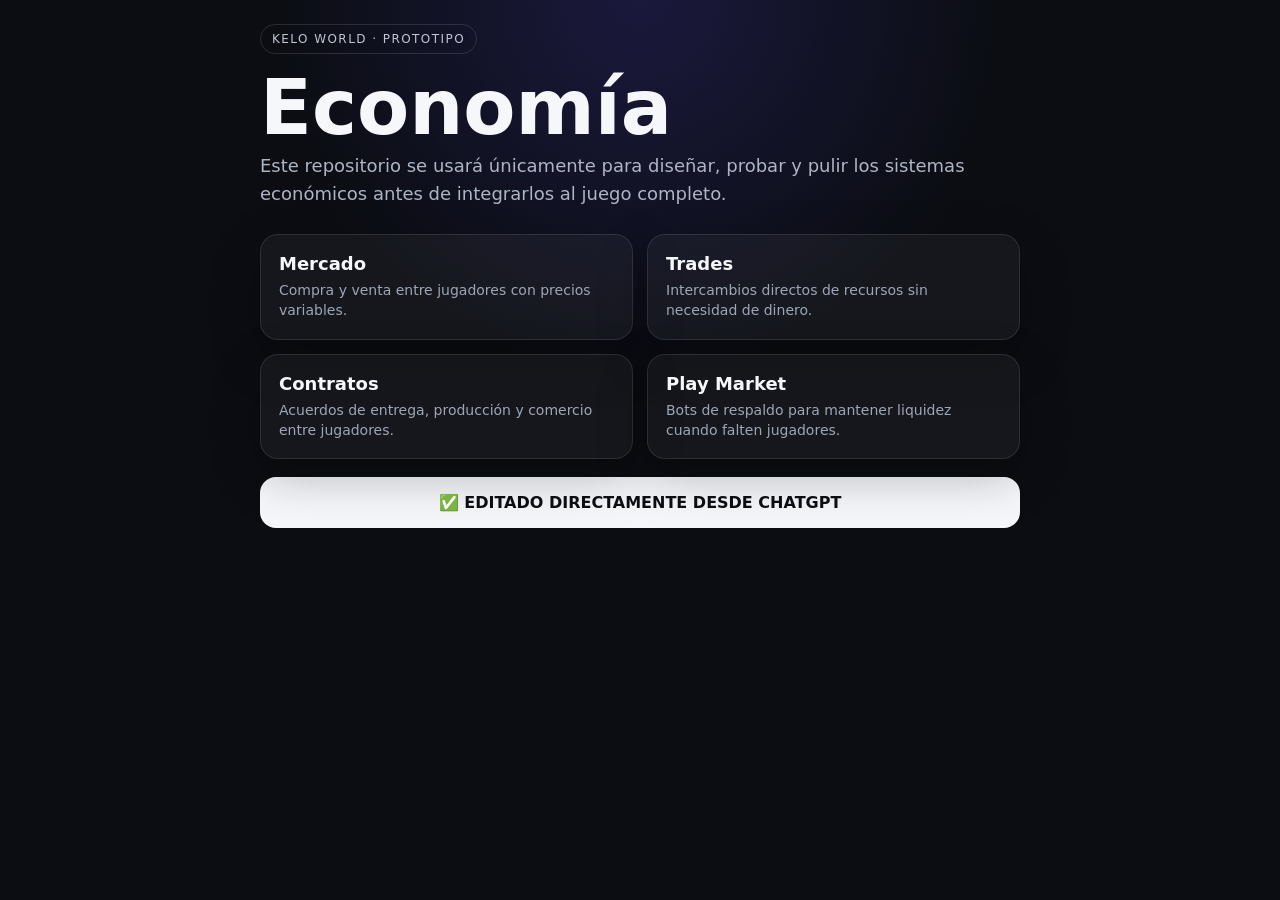
==== index.html @ 91e8569b "Create economy prototype index page" ====
<!doctype html>
<html lang="es">
<head>
  <meta charset="utf-8" />
  <meta name="viewport" content="width=device-width, initial-scale=1" />
  <title>Kelo World — Economía</title>
  <style>
    :root { color-scheme: dark; }
    * { box-sizing: border-box; }
    body {
      margin: 0;
      min-height: 100vh;
      font-family: Inter, system-ui, -apple-system, BlinkMacSystemFont, "Segoe UI", sans-serif;
      background:
        radial-gradient(circle at top, rgba(95, 78, 255, .18), transparent 34%),
        #0b0d12;
      color: #f5f7fb;
      padding: 24px;
    }
    .wrap { max-width: 760px; margin: 0 auto; }
    .eyebrow {
      display: inline-block;
      padding: 7px 11px;
      border: 1px solid rgba(255,255,255,.12);
      border-radius: 999px;
      color: #bfc5d2;
      font-size: 12px;
      letter-spacing: .12em;
      text-transform: uppercase;
    }
    h1 {
      margin: 18px 0 8px;
      font-size: clamp(42px, 10vw, 76px);
      line-height: .95;
    }
    .lead {
      margin: 0 0 26px;
      color: #aeb5c3;
      font-size: 18px;
      line-height: 1.55;
    }
    .grid {
      display: grid;
      grid-template-columns: repeat(2, minmax(0,1fr));
      gap: 14px;
    }
    .card {
      padding: 18px;
      border-radius: 18px;
      border: 1px solid rgba(255,255,255,.10);
      background: rgba(255,255,255,.045);
      box-shadow: 0 18px 50px rgba(0,0,0,.25);
    }
    .card strong { display:block; margin-bottom:6px; font-size:18px; }
    .card span { color:#9ea6b6; line-height:1.45; font-size:14px; }
    .status {
      margin-top: 18px;
      padding: 16px 18px;
      border-radius: 16px;
      background: #f5f7fb;
      color: #0b0d12;
      font-weight: 800;
      text-align: center;
    }
    @media (max-width: 560px) {
      body { padding: 18px; }
      .grid { grid-template-columns: 1fr; }
    }
  </style>
</head>
<body>
  <main class="wrap">
    <span class="eyebrow">Kelo World · Prototipo</span>
    <h1>Economía</h1>
    <p class="lead">Este repositorio se usará únicamente para diseñar, probar y pulir los sistemas económicos antes de integrarlos al juego completo.</p>

    <section class="grid">
      <article class="card">
        <strong>Mercado</strong>
        <span>Compra y venta entre jugadores con precios variables.</span>
      </article>
      <article class="card">
        <strong>Trades</strong>
        <span>Intercambios directos de recursos sin necesidad de dinero.</span>
      </article>
      <article class="card">
        <strong>Contratos</strong>
        <span>Acuerdos de entrega, producción y comercio entre jugadores.</span>
      </article>
      <article class="card">
        <strong>Play Market</strong>
        <span>Bots de respaldo para mantener liquidez cuando falten jugadores.</span>
      </article>
    </section>

    <div class="status">✅ EDITADO DIRECTAMENTE DESDE CHATGPT</div>
  </main>
</body>
</html>
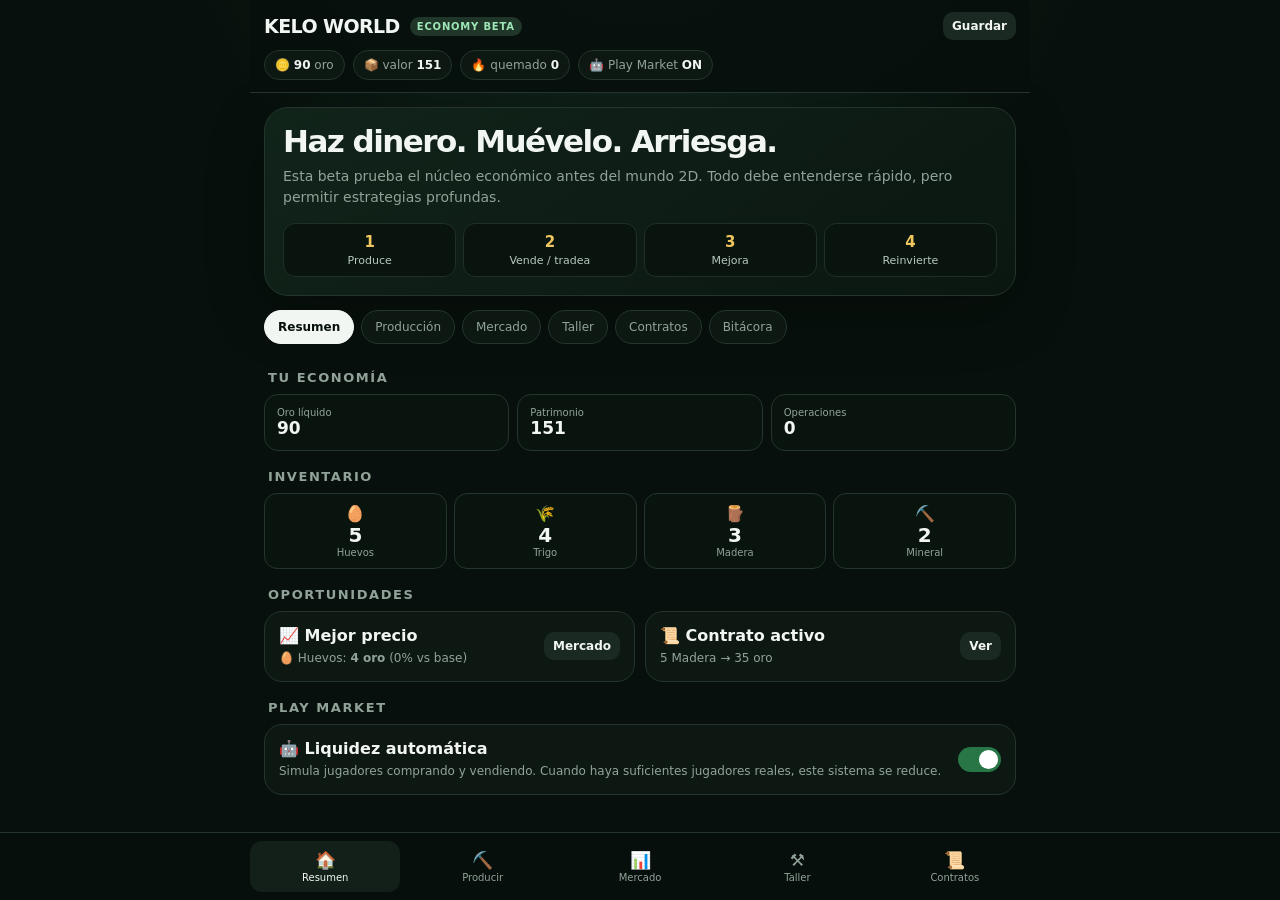
==== commit fe30a82e: "Build playable Kelo World economy beta" ====
--- a/index.html
+++ b/index.html
@@ -2,98 +2,218 @@
 <html lang="es">
 <head>
   <meta charset="utf-8" />
-  <meta name="viewport" content="width=device-width, initial-scale=1" />
-  <title>Kelo World — Economía</title>
+  <meta name="viewport" content="width=device-width,initial-scale=1,viewport-fit=cover" />
+  <meta name="theme-color" content="#08100d" />
+  <title>Kelo World — Economy Beta</title>
   <style>
-    :root { color-scheme: dark; }
-    * { box-sizing: border-box; }
-    body {
-      margin: 0;
-      min-height: 100vh;
-      font-family: Inter, system-ui, -apple-system, BlinkMacSystemFont, "Segoe UI", sans-serif;
-      background:
-        radial-gradient(circle at top, rgba(95, 78, 255, .18), transparent 34%),
-        #0b0d12;
-      color: #f5f7fb;
-      padding: 24px;
+    :root{
+      color-scheme:dark;
+      --bg:#07100c;--panel:#0d1813;--panel2:#122019;--line:#23352c;
+      --text:#f2f6f3;--muted:#91a399;--gold:#f0c75e;--green:#64d98b;
+      --red:#ff7c7c;--blue:#7cb7ff;--radius:18px;
     }
-    .wrap { max-width: 760px; margin: 0 auto; }
-    .eyebrow {
-      display: inline-block;
-      padding: 7px 11px;
-      border: 1px solid rgba(255,255,255,.12);
-      border-radius: 999px;
-      color: #bfc5d2;
-      font-size: 12px;
-      letter-spacing: .12em;
-      text-transform: uppercase;
-    }
-    h1 {
-      margin: 18px 0 8px;
-      font-size: clamp(42px, 10vw, 76px);
-      line-height: .95;
-    }
-    .lead {
-      margin: 0 0 26px;
-      color: #aeb5c3;
-      font-size: 18px;
-      line-height: 1.55;
-    }
-    .grid {
-      display: grid;
-      grid-template-columns: repeat(2, minmax(0,1fr));
-      gap: 14px;
-    }
-    .card {
-      padding: 18px;
-      border-radius: 18px;
-      border: 1px solid rgba(255,255,255,.10);
-      background: rgba(255,255,255,.045);
-      box-shadow: 0 18px 50px rgba(0,0,0,.25);
-    }
-    .card strong { display:block; margin-bottom:6px; font-size:18px; }
-    .card span { color:#9ea6b6; line-height:1.45; font-size:14px; }
-    .status {
-      margin-top: 18px;
-      padding: 16px 18px;
-      border-radius: 16px;
-      background: #f5f7fb;
-      color: #0b0d12;
-      font-weight: 800;
-      text-align: center;
-    }
-    @media (max-width: 560px) {
-      body { padding: 18px; }
-      .grid { grid-template-columns: 1fr; }
-    }
+    *{box-sizing:border-box} body{margin:0;background:radial-gradient(circle at 50% -20%,#183527 0,transparent 38%),var(--bg);color:var(--text);font-family:Inter,system-ui,-apple-system,BlinkMacSystemFont,"Segoe UI",sans-serif;min-height:100vh}
+    button,input,select{font:inherit} button{border:0;color:inherit;cursor:pointer;-webkit-tap-highlight-color:transparent}
+    .app{max-width:780px;margin:auto;padding:16px 14px 96px}.top{position:sticky;top:0;z-index:10;background:rgba(7,16,12,.92);backdrop-filter:blur(14px);margin:-16px -14px 14px;padding:calc(12px + env(safe-area-inset-top)) 14px 12px;border-bottom:1px solid var(--line)}
+    .brandrow,.row,.between{display:flex;align-items:center;gap:10px}.between{justify-content:space-between}.brand{font-weight:900;letter-spacing:-.03em;font-size:19px}.beta{font-size:10px;padding:4px 7px;border-radius:999px;background:#203629;color:#9ee6b5;font-weight:900;letter-spacing:.08em}.wallet{display:flex;gap:8px;flex-wrap:wrap;margin-top:10px}.pill{background:var(--panel);border:1px solid var(--line);border-radius:999px;padding:7px 10px;font-size:12px;color:var(--muted)}.pill b{color:var(--text)}
+    .hero{padding:18px;border:1px solid var(--line);border-radius:24px;background:linear-gradient(145deg,#11241a,#0b1611);box-shadow:0 18px 60px rgba(0,0,0,.22)}.hero h1{font-size:31px;line-height:1;margin:0 0 9px;letter-spacing:-.05em}.hero p{margin:0;color:var(--muted);line-height:1.5;font-size:14px}.loop{display:grid;grid-template-columns:repeat(4,1fr);gap:7px;margin-top:15px}.loop div{padding:9px 5px;text-align:center;border-radius:12px;background:#0a140f;border:1px solid #1f3027;font-size:11px;color:#b9c6bf}.loop b{display:block;color:var(--gold);font-size:15px;margin-bottom:3px}
+    .tabs{display:flex;gap:7px;overflow:auto;padding:14px 0 8px;scrollbar-width:none}.tabs::-webkit-scrollbar{display:none}.tab{white-space:nowrap;padding:9px 13px;border-radius:999px;background:var(--panel);border:1px solid var(--line);font-size:12px;color:var(--muted)}.tab.active{background:var(--text);color:#07100c;border-color:var(--text);font-weight:900}
+    .view{display:none}.view.active{display:block}.sectionTitle{font-size:13px;text-transform:uppercase;letter-spacing:.12em;color:var(--muted);margin:18px 4px 9px;font-weight:900}.grid{display:grid;grid-template-columns:repeat(2,minmax(0,1fr));gap:10px}.card{background:var(--panel);border:1px solid var(--line);border-radius:var(--radius);padding:14px;min-width:0}.card h3{margin:0 0 5px;font-size:16px}.small{font-size:12px;color:var(--muted);line-height:1.4}.big{font-size:24px;font-weight:900;letter-spacing:-.04em}.emoji{font-size:26px}.action{width:100%;margin-top:10px;padding:11px;border-radius:12px;background:#1d3528;font-weight:900}.action:disabled{opacity:.4;cursor:not-allowed}.action.gold{background:var(--gold);color:#241c05}.action.red{background:#3a1d1d}.action.blue{background:#17304d}.mini{padding:7px 9px;border-radius:10px;background:#1a2a22;font-weight:800;font-size:12px}.mini.buy{color:var(--green)}.mini.sell{color:var(--gold)}
+    .inventory{display:grid;grid-template-columns:repeat(4,1fr);gap:7px}.slot{border:1px solid var(--line);background:#0a140f;border-radius:13px;padding:10px 6px;text-align:center}.slot .n{font-size:20px;font-weight:900}.slot .l{font-size:10px;color:var(--muted)}
+    .marketRow{display:grid;grid-template-columns:1fr auto auto;align-items:center;gap:8px;padding:12px 0;border-bottom:1px solid #1d2d25}.marketRow:last-child{border:0}.price{font-weight:900}.delta{font-size:10px}.up{color:var(--green)}.down{color:var(--red)}
+    .quality{display:flex;gap:6px;flex-wrap:wrap;margin-top:10px}.q{border:1px solid var(--line);border-radius:10px;padding:8px;flex:1;min-width:76px;text-align:center}.q b{display:block;font-size:18px}.common{color:#e6e6e6}.rare{color:#69a9ff}.epic{color:#c786ff}.legendary{color:#ffd66e}
+    .contract{padding:12px 0;border-bottom:1px solid var(--line)}.contract:last-child{border:0}.progress{height:6px;background:#07100c;border-radius:99px;overflow:hidden;margin:8px 0}.progress i{display:block;height:100%;background:var(--green)}
+    .log{font-family:ui-monospace,SFMono-Regular,Menlo,monospace;font-size:11px;color:#adbbb3;max-height:330px;overflow:auto}.log div{padding:7px 0;border-bottom:1px solid #17251e}.positive{color:var(--green)}.negative{color:var(--red)}
+    .toggle{display:flex;align-items:center;gap:8px}.switch{width:43px;height:25px;padding:3px;background:#28332e;border-radius:99px}.switch i{display:block;width:19px;height:19px;border-radius:50%;background:white;transition:.2s}.switch.on{background:#287545}.switch.on i{transform:translateX(18px)}
+    .toast{position:fixed;left:50%;bottom:82px;transform:translateX(-50%) translateY(20px);background:#f5f7f5;color:#09100c;padding:11px 15px;border-radius:999px;font-size:12px;font-weight:900;opacity:0;pointer-events:none;transition:.2s;z-index:50;max-width:90%;text-align:center}.toast.show{opacity:1;transform:translateX(-50%) translateY(0)}
+    .bottom{position:fixed;bottom:0;left:0;right:0;background:rgba(7,16,12,.95);backdrop-filter:blur(12px);border-top:1px solid var(--line);padding:8px 12px calc(8px + env(safe-area-inset-bottom));z-index:20}.bottomIn{max-width:780px;margin:auto;display:flex;justify-content:space-between;gap:7px}.nav{flex:1;padding:9px 4px;border-radius:12px;background:transparent;color:var(--muted);font-size:10px}.nav b{display:block;font-size:17px;margin-bottom:2px}.nav.active{color:var(--text);background:var(--panel2)}
+    .metrics{display:grid;grid-template-columns:repeat(3,1fr);gap:8px}.metric{padding:12px;border-radius:14px;background:#0a140f;border:1px solid var(--line)}.metric span{display:block;color:var(--muted);font-size:10px}.metric b{font-size:17px}.dangerZone{border-color:#4b2828}.reset{background:#351d1d;color:#ffb7b7}
+    @media(max-width:560px){.grid{grid-template-columns:1fr}.inventory{grid-template-columns:repeat(4,1fr)}.loop{grid-template-columns:repeat(2,1fr)}.app{padding-left:12px;padding-right:12px}.top{margin-left:-12px;margin-right:-12px}.metrics{grid-template-columns:repeat(3,1fr)}}
   </style>
 </head>
 <body>
-  <main class="wrap">
-    <span class="eyebrow">Kelo World · Prototipo</span>
-    <h1>Economía</h1>
-    <p class="lead">Este repositorio se usará únicamente para diseñar, probar y pulir los sistemas económicos antes de integrarlos al juego completo.</p>
-
-    <section class="grid">
-      <article class="card">
-        <strong>Mercado</strong>
-        <span>Compra y venta entre jugadores con precios variables.</span>
-      </article>
-      <article class="card">
-        <strong>Trades</strong>
-        <span>Intercambios directos de recursos sin necesidad de dinero.</span>
-      </article>
-      <article class="card">
-        <strong>Contratos</strong>
-        <span>Acuerdos de entrega, producción y comercio entre jugadores.</span>
-      </article>
-      <article class="card">
-        <strong>Play Market</strong>
-        <span>Bots de respaldo para mantener liquidez cuando falten jugadores.</span>
-      </article>
-    </section>
-
-    <div class="status">✅ EDITADO DIRECTAMENTE DESDE CHATGPT</div>
+<div class="app">
+  <header class="top">
+    <div class="between"><div class="brandrow"><div class="brand">KELO WORLD</div><span class="beta">ECONOMY BETA</span></div><button class="mini" onclick="saveGame(true)">Guardar</button></div>
+    <div class="wallet">
+      <span class="pill">🪙 <b id="gold">0</b> oro</span>
+      <span class="pill">📦 valor <b id="netWorth">0</b></span>
+      <span class="pill">🔥 quemado <b id="burned">0</b></span>
+      <span class="pill">🤖 Play Market <b id="botStatus">ON</b></span>
+    </div>
+  </header>
+
+  <section class="hero">
+    <h1>Haz dinero. Muévelo. Arriesga.</h1>
+    <p>Esta beta prueba el núcleo económico antes del mundo 2D. Todo debe entenderse rápido, pero permitir estrategias profundas.</p>
+    <div class="loop">
+      <div><b>1</b>Produce</div><div><b>2</b>Vende / tradea</div><div><b>3</b>Mejora</div><div><b>4</b>Reinvierte</div>
+    </div>
+  </section>
+
+  <div class="tabs" id="tabs">
+    <button class="tab active" data-view="home">Resumen</button>
+    <button class="tab" data-view="produce">Producción</button>
+    <button class="tab" data-view="market">Mercado</button>
+    <button class="tab" data-view="workshop">Taller</button>
+    <button class="tab" data-view="contracts">Contratos</button>
+    <button class="tab" data-view="ledger">Bitácora</button>
+  </div>
+
+  <main>
+    <section class="view active" id="home">
+      <div class="sectionTitle">Tu economía</div>
+      <div class="metrics">
+        <div class="metric"><span>Oro líquido</span><b id="mGold">0</b></div>
+        <div class="metric"><span>Patrimonio</span><b id="mWorth">0</b></div>
+        <div class="metric"><span>Operaciones</span><b id="mTrades">0</b></div>
+      </div>
+      <div class="sectionTitle">Inventario</div>
+      <div class="inventory" id="inventory"></div>
+      <div class="sectionTitle">Oportunidades</div>
+      <div class="grid">
+        <div class="card"><div class="between"><div><h3>📈 Mejor precio</h3><div class="small" id="bestPrice">—</div></div><button class="mini" onclick="showView('market')">Mercado</button></div></div>
+        <div class="card"><div class="between"><div><h3>📜 Contrato activo</h3><div class="small" id="homeContract">—</div></div><button class="mini" onclick="showView('contracts')">Ver</button></div></div>
+      </div>
+      <div class="sectionTitle">Play Market</div>
+      <div class="card">
+        <div class="between"><div><h3>🤖 Liquidez automática</h3><div class="small">Simula jugadores comprando y vendiendo. Cuando haya suficientes jugadores reales, este sistema se reduce.</div></div><button class="switch on" id="botToggle" onclick="toggleBots()"><i></i></button></div>
+      </div>
+    </section>
+
+    <section class="view" id="produce">
+      <div class="sectionTitle">Sectores productivos</div>
+      <div class="grid" id="producers"></div>
+      <div class="sectionTitle">Regla de diseño</div>
+      <div class="card small">La producción crea oferta. Producir demasiado el mismo recurso presiona su precio a la baja. Vender, fabricar, fusionar y completar contratos retira objetos del sistema y vuelve a crear escasez.</div>
+    </section>
+
+    <section class="view" id="market">
+      <div class="sectionTitle">Mercado global</div>
+      <div class="card">
+        <div class="between"><div class="small">Precio cambia por oferta, demanda y actividad del Play Market.</div><div class="small">Comisión <b>5%</b></div></div>
+        <div id="marketRows"></div>
+      </div>
+      <div class="sectionTitle">Trade sin oro</div>
+      <div class="card" id="barterCard"></div>
+    </section>
+
+    <section class="view" id="workshop">
+      <div class="sectionTitle">Crafting</div>
+      <div class="card">
+        <div class="between"><div><h3>⚒️ Crear equipo común</h3><div class="small">Consume 2 madera + 2 mineral + 8 oro. Los recursos desaparecen y nace una pieza comerciable.</div></div><div class="big">8🪙</div></div>
+        <button class="action gold" onclick="craftGear()">Fabricar objeto</button>
+      </div>
+      <div class="sectionTitle">Fusión 3 → 1</div>
+      <div class="card">
+        <div class="small">Usa 3 objetos de la misma calidad. La fusión consume oro y puede mejorar, fallar, bajar calidad o destruir materiales. Es uno de los grandes sinks de la economía.</div>
+        <div class="quality" id="qualities"></div>
+        <select id="fusionTier" class="action" style="background:#17261f;border:1px solid var(--line);text-align:center"></select>
+        <button class="action blue" onclick="fuseGear()">Intentar fusión</button>
+        <div class="small" id="fusionOdds" style="margin-top:9px;text-align:center"></div>
+      </div>
+    </section>
+
+    <section class="view" id="contracts">
+      <div class="sectionTitle">Contratos de entrega</div>
+      <div class="card" id="contractsList"></div>
+      <button class="action" onclick="refreshContracts(true)">Buscar nuevos contratos · 3🪙</button>
+      <div class="sectionTitle">Por qué existen</div>
+      <div class="card small">Los contratos crean demanda artificial controlada para recursos que estén perdiendo valor. En el juego real pueden venir de jugadores, gremios, ciudades o del Play Market.</div>
+    </section>
+
+    <section class="view" id="ledger">
+      <div class="sectionTitle">Telemetría económica</div>
+      <div class="metrics">
+        <div class="metric"><span>Oro creado</span><b id="goldCreated">0</b></div>
+        <div class="metric"><span>Oro quemado</span><b id="goldBurned">0</b></div>
+        <div class="metric"><span>Items destruidos</span><b id="itemsBurned">0</b></div>
+      </div>
+      <div class="sectionTitle">Últimos movimientos</div>
+      <div class="card log" id="log"></div>
+      <div class="sectionTitle">Herramientas de prueba</div>
+      <div class="card dangerZone"><div class="small">Reinicia la simulación para probar otra estrategia desde cero.</div><button class="action reset" onclick="resetGame()">Reiniciar economía</button></div>
+    </section>
   </main>
+</div>
+
+<nav class="bottom"><div class="bottomIn">
+  <button class="nav active" data-view="home"><b>🏠</b>Resumen</button>
+  <button class="nav" data-view="produce"><b>⛏️</b>Producir</button>
+  <button class="nav" data-view="market"><b>📊</b>Mercado</button>
+  <button class="nav" data-view="workshop"><b>⚒️</b>Taller</button>
+  <button class="nav" data-view="contracts"><b>📜</b>Contratos</button>
+</div></nav>
+<div class="toast" id="toast"></div>
+
+<script>
+const ITEMS={
+  egg:{name:'Huevos',icon:'🥚',base:4,min:1,max:13},
+  wheat:{name:'Trigo',icon:'🌾',base:3,min:1,max:10},
+  wood:{name:'Madera',icon:'🪵',base:5,min:2,max:15},
+  ore:{name:'Mineral',icon:'⛏️',base:7,min:3,max:20}
+};
+const PRODUCERS=[
+  {id:'farm',name:'Granja',icon:'🌾',item:'wheat',qty:3,cost:1,cool:5500,desc:'3 trigo'},
+  {id:'chicken',name:'Gallinero',icon:'🐔',item:'egg',qty:2,cost:1,cool:4500,desc:'2 huevos'},
+  {id:'forest',name:'Bosque',icon:'🌲',item:'wood',qty:2,cost:2,cool:7000,desc:'2 madera'},
+  {id:'mine',name:'Mina',icon:'⛰️',item:'ore',qty:1,cost:2,cool:8000,desc:'1 mineral'}
+];
+const TIERS=[
+  {id:'common',name:'Común',next:'rare',fee:12,success:.70,flat:.18,down:0,destroy:.12},
+  {id:'rare',name:'Raro',next:'epic',fee:28,success:.54,flat:.23,down:.10,destroy:.13},
+  {id:'epic',name:'Épico',next:'legendary',fee:65,success:.36,flat:.27,down:.18,destroy:.19},
+  {id:'legendary',name:'Legendario',next:null,fee:0,success:0,flat:1,down:0,destroy:0}
+];
+const DEFAULT={gold:90,inventory:{egg:5,wheat:4,wood:3,ore:2},gear:{common:0,rare:0,epic:0,legendary:0},prices:{egg:4,wheat:3,wood:5,ore:7},previous:{egg:4,wheat:3,wood:5,ore:7},pressure:{egg:0,wheat:0,wood:0,ore:0},cooldowns:{},bots:true,trades:0,burned:0,goldCreated:90,itemsBurned:0,contracts:[],log:[],lastTick:Date.now()};
+let S=load();
+function cloneDefault(){return JSON.parse(JSON.stringify(DEFAULT))}
+function load(){try{const x=JSON.parse(localStorage.getItem('keloEconomyBeta'));return x?Object.assign(cloneDefault(),x):cloneDefault()}catch(e){return cloneDefault()}}
+function saveGame(manual=false){localStorage.setItem('keloEconomyBeta',JSON.stringify(S));if(manual)toast('Partida guardada')}
+function money(n){return Math.round(n).toLocaleString('es-ES')}
+function toast(t){const e=document.getElementById('toast');e.textContent=t;e.classList.add('show');clearTimeout(window.tt);window.tt=setTimeout(()=>e.classList.remove('show'),1800)}
+function addLog(text,type=''){S.log.unshift({time:new Date().toLocaleTimeString([],{hour:'2-digit',minute:'2-digit'}),text,type});S.log=S.log.slice(0,80)}
+function burnGold(n,why){S.gold-=n;S.burned+=n;addLog(`🔥 -${n} oro · ${why}`,'negative')}
+function createGold(n,why){S.gold+=n;S.goldCreated+=n;addLog(`✨ +${n} oro · ${why}`,'positive')}
+function showView(id){document.querySelectorAll('.view').forEach(v=>v.classList.toggle('active',v.id===id));document.querySelectorAll('[data-view]').forEach(b=>b.classList.toggle('active',b.dataset.view===id));render()}
+document.querySelectorAll('[data-view]').forEach(b=>b.onclick=()=>showView(b.dataset.view));
+function toggleBots(){S.bots=!S.bots;addLog(`🤖 Play Market ${S.bots?'activado':'desactivado'}`);render();saveGame()}
+function produce(id){const p=PRODUCERS.find(x=>x.id===id),now=Date.now();if((S.cooldowns[id]||0)>now)return toast('Ese sector todavía está produciendo');if(S.gold<p.cost)return toast('No tienes oro para operar');burnGold(p.cost,`coste operativo de ${p.name}`);S.inventory[p.item]+=p.qty;S.pressure[p.item]+=p.qty*.8;S.cooldowns[id]=now+p.cool;addLog(`${p.icon} +${p.qty} ${ITEMS[p.item].name}`,'positive');toast(`+${p.qty} ${ITEMS[p.item].name}`);render();saveGame()}
+function trade(item,side){const price=S.prices[item];if(side==='buy'){
+  const total=Math.ceil(price*1.05);if(S.gold<total)return toast('No tienes suficiente oro');S.gold-=total;S.burned+=total-price;S.inventory[item]++;S.pressure[item]-=1.25;S.trades++;addLog(`🛒 Compraste 1 ${ITEMS[item].name} por ${price} + comisión`);
+}else{if(S.inventory[item]<1)return toast('No tienes ese recurso');const net=Math.floor(price*.95),fee=price-net;S.inventory[item]--;S.gold+=net;S.burned+=fee;S.pressure[item]+=1.1;S.trades++;addLog(`💰 Vendiste 1 ${ITEMS[item].name} por ${net} netos`,'positive')}
+render();saveGame()}
+function craftGear(){if(S.inventory.wood<2||S.inventory.ore<2)return toast('Necesitas 2 madera + 2 mineral');if(S.gold<8)return toast('Necesitas 8 de oro');S.inventory.wood-=2;S.inventory.ore-=2;S.itemsBurned+=4;burnGold(8,'fabricación');S.gear.common++;addLog('⚒️ Fabricaste 1 equipo Común','positive');toast('Objeto común creado');render();saveGame()}
+function fuseGear(){const id=document.getElementById('fusionTier').value,t=TIERS.find(x=>x.id===id);if(!t||!t.next)return toast('Esa calidad no puede fusionarse');if(S.gear[id]<3)return toast(`Necesitas 3 objetos ${t.name}`);if(S.gold<t.fee)return toast(`Necesitas ${t.fee} oro`);S.gear[id]-=3;S.itemsBurned+=3;burnGold(t.fee,`fusión ${t.name}`);const r=Math.random();let msg='';if(r<t.success){S.gear[t.next]++;msg=`✨ ÉXITO: obtuviste 1 ${TIERS.find(x=>x.id===t.next).name}`;addLog(msg,'positive')}
+else if(r<t.success+t.flat){S.gear[id]++;S.itemsBurned-=1;msg='⚖️ Falló: recuperaste 1 objeto de la misma calidad';addLog(msg)}
+else if(r<t.success+t.flat+t.down && id!=='common'){const prev=TIERS[TIERS.findIndex(x=>x.id===id)-1].id;S.gear[prev]++;S.itemsBurned-=1;msg='⬇️ La fusión bajó una calidad';addLog(msg,'negative')}
+else{msg='💥 Los materiales fueron destruidos';addLog(msg,'negative')}toast(msg);render();saveGame()}
+function refreshContracts(paid=false){if(paid){if(S.gold<3)return toast('Necesitas 3 oro');burnGold(3,'buscar contratos')}const keys=Object.keys(ITEMS);S.contracts=Array.from({length:3},(_,i)=>{const item=keys[Math.floor(Math.random()*keys.length)],qty=3+Math.floor(Math.random()*7),premium=1.18+Math.random()*.30;return{id:Date.now()+i,item,qty,reward:Math.ceil(S.prices[item]*qty*premium)}});addLog('📜 Nuevos contratos disponibles');render();saveGame()}
+function completeContract(id){const c=S.contracts.find(x=>x.id===id);if(!c)return;if(S.inventory[c.item]<c.qty)return toast('No tienes suficientes recursos');S.inventory[c.item]-=c.qty;S.itemsBurned+=c.qty;createGold(c.reward,'contrato completado');S.pressure[c.item]-=c.qty*.7;S.contracts=S.contracts.filter(x=>x.id!==id);S.trades++;toast(`Contrato completado +${c.reward} oro`);render();saveGame()}
+function barter(){const keys=Object.keys(ITEMS),give=keys[Math.floor(Math.random()*keys.length)];let get=keys.filter(x=>x!==give)[Math.floor(Math.random()*3)];const giveQty=2+Math.floor(Math.random()*3),value=S.prices[give]*giveQty,getQty=Math.max(1,Math.round(value/S.prices[get]));return{give,get,giveQty,getQty}}
+let barterOffer=barter();
+function acceptBarter(){const o=barterOffer;if(S.inventory[o.give]<o.giveQty)return toast('No tienes suficiente para ese trade');S.inventory[o.give]-=o.giveQty;S.inventory[o.get]+=o.getQty;S.trades++;S.pressure[o.give]+=o.giveQty*.5;S.pressure[o.get]-=o.getQty*.5;addLog(`🤝 Trade: ${o.giveQty} ${ITEMS[o.give].name} → ${o.getQty} ${ITEMS[o.get].name}`);barterOffer=barter();toast('Trade completado');render();saveGame()}
+function newBarter(){barterOffer=barter();render()}
+function marketTick(){for(const k of Object.keys(ITEMS)){S.previous[k]=S.prices[k];const spec=ITEMS[k];let impulse=(Math.random()-.5)*.8-S.pressure[k]*.09;if(S.bots)impulse+=(spec.base-S.prices[k])*.10+(Math.random()-.5)*.45;let p=S.prices[k]+impulse;S.prices[k]=Math.max(spec.min,Math.min(spec.max,Math.round(p*10)/10));S.pressure[k]*=.72}if(S.bots&&Math.random()<.35)addLog('🤖 Play Market ajustó liquidez');render();saveGame()}
+function netWorth(){let n=S.gold;for(const k in ITEMS)n+=S.inventory[k]*S.prices[k];const gearValues={common:18,rare:55,epic:180,legendary:700};for(const k in gearValues)n+=S.gear[k]*gearValues[k];return Math.round(n)}
+function render(){
+  const worth=netWorth();document.getElementById('gold').textContent=money(S.gold);document.getElementById('netWorth').textContent=money(worth);document.getElementById('burned').textContent=money(S.burned);document.getElementById('botStatus').textContent=S.bots?'ON':'OFF';document.getElementById('botToggle').classList.toggle('on',S.bots);
+  document.getElementById('mGold').textContent=money(S.gold);document.getElementById('mWorth').textContent=money(worth);document.getElementById('mTrades').textContent=S.trades;
+  document.getElementById('inventory').innerHTML=Object.entries(ITEMS).map(([k,x])=>`<div class="slot"><div>${x.icon}</div><div class="n">${S.inventory[k]}</div><div class="l">${x.name}</div></div>`).join('');
+  const best=Object.keys(ITEMS).sort((a,b)=>(S.prices[b]/ITEMS[b].base)-(S.prices[a]/ITEMS[a].base))[0];document.getElementById('bestPrice').innerHTML=`${ITEMS[best].icon} ${ITEMS[best].name}: <b>${S.prices[best]} oro</b> (${Math.round((S.prices[best]/ITEMS[best].base-1)*100)}% vs base)`;
+  document.getElementById('homeContract').textContent=S.contracts[0]?`${S.contracts[0].qty} ${ITEMS[S.contracts[0].item].name} → ${S.contracts[0].reward} oro`:'Busca nuevos contratos';
+  document.getElementById('producers').innerHTML=PRODUCERS.map(p=>{const left=Math.max(0,(S.cooldowns[p.id]||0)-Date.now());return`<div class="card"><div class="between"><div><div class="emoji">${p.icon}</div><h3>${p.name}</h3><div class="small">Produce ${p.desc} · coste ${p.cost}🪙</div></div><div class="price">${ITEMS[p.item].icon} ${S.prices[p.item]}</div></div><button class="action" ${left>0?'disabled':''} onclick="produce('${p.id}')">${left>0?'Produciendo… '+Math.ceil(left/1000)+'s':'Producir ahora'}</button></div>`}).join('');
+  document.getElementById('marketRows').innerHTML=Object.entries(ITEMS).map(([k,x])=>{const d=S.prices[k]-S.previous[k];return`<div class="marketRow"><div><b>${x.icon} ${x.name}</b><div class="small">Tienes ${S.inventory[k]} · base ${x.base}</div></div><div><div class="price">${S.prices[k]}🪙</div><div class="delta ${d>=0?'up':'down'}">${d>=0?'▲':'▼'} ${Math.abs(d).toFixed(1)}</div></div><div><button class="mini buy" onclick="trade('${k}','buy')">Comprar</button> <button class="mini sell" onclick="trade('${k}','sell')">Vender</button></div></div>`}).join('');
+  const o=barterOffer;document.getElementById('barterCard').innerHTML=`<div class="between"><div><h3>🤝 Oferta del mercado</h3><div class="small">Entrega <b>${o.giveQty} ${ITEMS[o.give].icon} ${ITEMS[o.give].name}</b><br>Recibe <b>${o.getQty} ${ITEMS[o.get].icon} ${ITEMS[o.get].name}</b></div></div><div><button class="mini" onclick="newBarter()">Otra</button></div></div><button class="action" onclick="acceptBarter()">Aceptar trade</button>`;
+  document.getElementById('qualities').innerHTML=TIERS.map(t=>`<div class="q ${t.id}"><span class="small">${t.name}</span><b>${S.gear[t.id]}</b></div>`).join('');
+  const select=document.getElementById('fusionTier');const old=select.value;select.innerHTML=TIERS.filter(t=>t.next).map(t=>`<option value="${t.id}">${t.name} · ${t.fee}🪙</option>`).join('');if(old)select.value=old;const t=TIERS.find(x=>x.id===select.value)||TIERS[0];document.getElementById('fusionOdds').textContent=`Éxito ${Math.round(t.success*100)}% · queda igual ${Math.round(t.flat*100)}% · downgrade ${Math.round(t.down*100)}% · destrucción ${Math.round(t.destroy*100)}%`;
+  document.getElementById('contractsList').innerHTML=S.contracts.length?S.contracts.map(c=>{const have=S.inventory[c.item],pc=Math.min(100,have/c.qty*100);return`<div class="contract"><div class="between"><div><b>${ITEMS[c.item].icon} Entrega ${c.qty} ${ITEMS[c.item].name}</b><div class="small">Tienes ${have} · recompensa <b>${c.reward}🪙</b></div></div><button class="mini" onclick="completeContract(${c.id})">Entregar</button></div><div class="progress"><i style="width:${pc}%"></i></div></div>`}).join(''):'<div class="small">No hay contratos. Busca nuevos.</div>';
+  document.getElementById('goldCreated').textContent=money(S.goldCreated);document.getElementById('goldBurned').textContent=money(S.burned);document.getElementById('itemsBurned').textContent=money(S.itemsBurned);document.getElementById('log').innerHTML=S.log.length?S.log.map(x=>`<div class="${x.type}">[${x.time}] ${x.text}</div>`).join(''):'<div>Aún no hay movimientos.</div>';
+}
+document.getElementById('fusionTier').addEventListener('change',render);
+function resetGame(){if(!confirm('¿Reiniciar toda la economía de prueba?'))return;S=cloneDefault();barterOffer=barter();refreshContracts(false);addLog('♻️ Economía reiniciada');render();saveGame();toast('Economía reiniciada')}
+if(!S.contracts.length)refreshContracts(false);addLog('🟢 Sesión de economía iniciada');render();
+setInterval(render,1000);setInterval(marketTick,5000);setInterval(()=>saveGame(false),8000);
+</script>
 </body>
 </html>
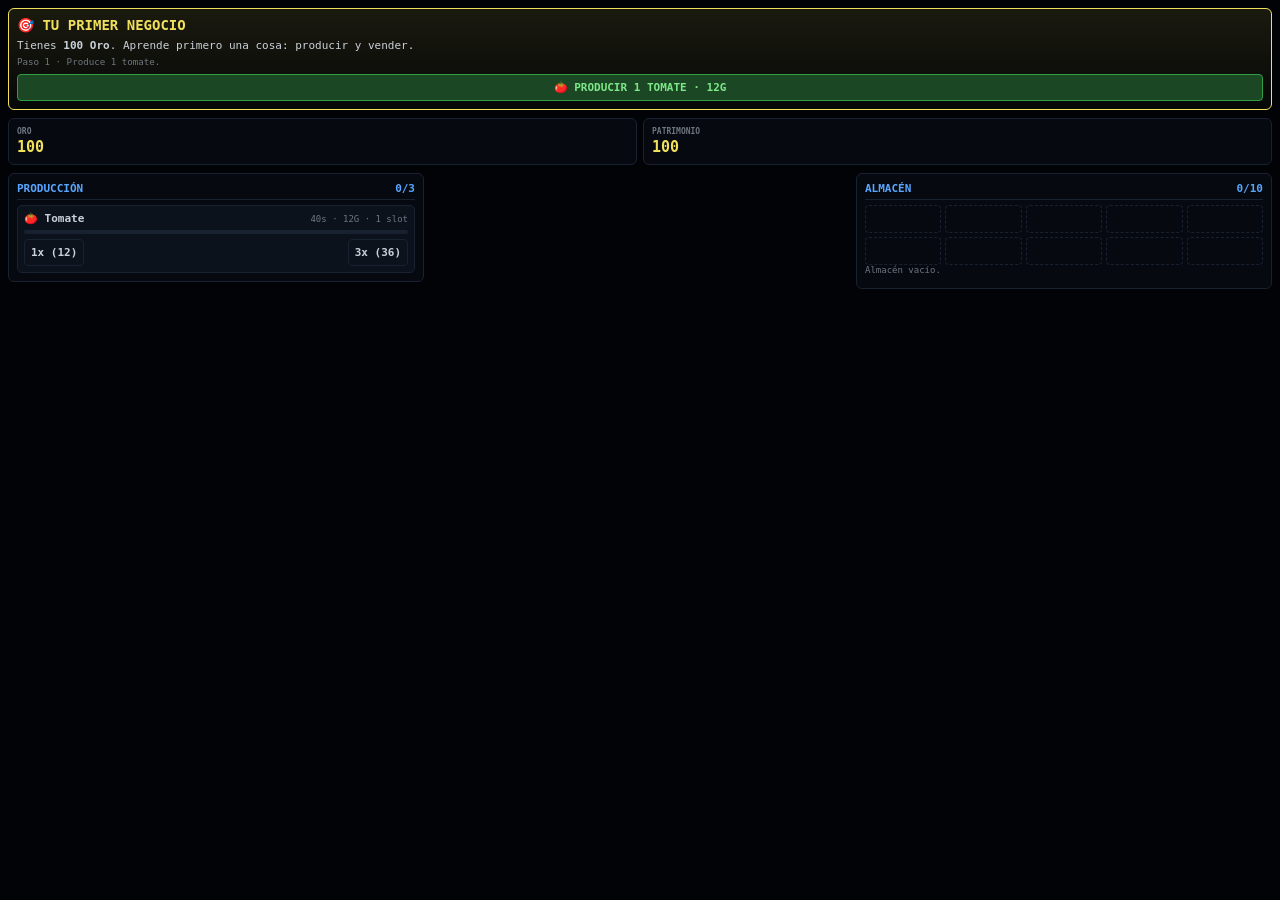
==== commit 80670965: "Update EcoV1 with progressive onboarding and full economy systems" ====
--- a/index.html
+++ b/index.html
@@ -1,219 +1 @@
-<!doctype html>
-<html lang="es">
-<head>
-  <meta charset="utf-8" />
-  <meta name="viewport" content="width=device-width,initial-scale=1,viewport-fit=cover" />
-  <meta name="theme-color" content="#08100d" />
-  <title>Kelo World — Economy Beta</title>
-  <style>
-    :root{
-      color-scheme:dark;
-      --bg:#07100c;--panel:#0d1813;--panel2:#122019;--line:#23352c;
-      --text:#f2f6f3;--muted:#91a399;--gold:#f0c75e;--green:#64d98b;
-      --red:#ff7c7c;--blue:#7cb7ff;--radius:18px;
-    }
-    *{box-sizing:border-box} body{margin:0;background:radial-gradient(circle at 50% -20%,#183527 0,transparent 38%),var(--bg);color:var(--text);font-family:Inter,system-ui,-apple-system,BlinkMacSystemFont,"Segoe UI",sans-serif;min-height:100vh}
-    button,input,select{font:inherit} button{border:0;color:inherit;cursor:pointer;-webkit-tap-highlight-color:transparent}
-    .app{max-width:780px;margin:auto;padding:16px 14px 96px}.top{position:sticky;top:0;z-index:10;background:rgba(7,16,12,.92);backdrop-filter:blur(14px);margin:-16px -14px 14px;padding:calc(12px + env(safe-area-inset-top)) 14px 12px;border-bottom:1px solid var(--line)}
-    .brandrow,.row,.between{display:flex;align-items:center;gap:10px}.between{justify-content:space-between}.brand{font-weight:900;letter-spacing:-.03em;font-size:19px}.beta{font-size:10px;padding:4px 7px;border-radius:999px;background:#203629;color:#9ee6b5;font-weight:900;letter-spacing:.08em}.wallet{display:flex;gap:8px;flex-wrap:wrap;margin-top:10px}.pill{background:var(--panel);border:1px solid var(--line);border-radius:999px;padding:7px 10px;font-size:12px;color:var(--muted)}.pill b{color:var(--text)}
-    .hero{padding:18px;border:1px solid var(--line);border-radius:24px;background:linear-gradient(145deg,#11241a,#0b1611);box-shadow:0 18px 60px rgba(0,0,0,.22)}.hero h1{font-size:31px;line-height:1;margin:0 0 9px;letter-spacing:-.05em}.hero p{margin:0;color:var(--muted);line-height:1.5;font-size:14px}.loop{display:grid;grid-template-columns:repeat(4,1fr);gap:7px;margin-top:15px}.loop div{padding:9px 5px;text-align:center;border-radius:12px;background:#0a140f;border:1px solid #1f3027;font-size:11px;color:#b9c6bf}.loop b{display:block;color:var(--gold);font-size:15px;margin-bottom:3px}
-    .tabs{display:flex;gap:7px;overflow:auto;padding:14px 0 8px;scrollbar-width:none}.tabs::-webkit-scrollbar{display:none}.tab{white-space:nowrap;padding:9px 13px;border-radius:999px;background:var(--panel);border:1px solid var(--line);font-size:12px;color:var(--muted)}.tab.active{background:var(--text);color:#07100c;border-color:var(--text);font-weight:900}
-    .view{display:none}.view.active{display:block}.sectionTitle{font-size:13px;text-transform:uppercase;letter-spacing:.12em;color:var(--muted);margin:18px 4px 9px;font-weight:900}.grid{display:grid;grid-template-columns:repeat(2,minmax(0,1fr));gap:10px}.card{background:var(--panel);border:1px solid var(--line);border-radius:var(--radius);padding:14px;min-width:0}.card h3{margin:0 0 5px;font-size:16px}.small{font-size:12px;color:var(--muted);line-height:1.4}.big{font-size:24px;font-weight:900;letter-spacing:-.04em}.emoji{font-size:26px}.action{width:100%;margin-top:10px;padding:11px;border-radius:12px;background:#1d3528;font-weight:900}.action:disabled{opacity:.4;cursor:not-allowed}.action.gold{background:var(--gold);color:#241c05}.action.red{background:#3a1d1d}.action.blue{background:#17304d}.mini{padding:7px 9px;border-radius:10px;background:#1a2a22;font-weight:800;font-size:12px}.mini.buy{color:var(--green)}.mini.sell{color:var(--gold)}
-    .inventory{display:grid;grid-template-columns:repeat(4,1fr);gap:7px}.slot{border:1px solid var(--line);background:#0a140f;border-radius:13px;padding:10px 6px;text-align:center}.slot .n{font-size:20px;font-weight:900}.slot .l{font-size:10px;color:var(--muted)}
-    .marketRow{display:grid;grid-template-columns:1fr auto auto;align-items:center;gap:8px;padding:12px 0;border-bottom:1px solid #1d2d25}.marketRow:last-child{border:0}.price{font-weight:900}.delta{font-size:10px}.up{color:var(--green)}.down{color:var(--red)}
-    .quality{display:flex;gap:6px;flex-wrap:wrap;margin-top:10px}.q{border:1px solid var(--line);border-radius:10px;padding:8px;flex:1;min-width:76px;text-align:center}.q b{display:block;font-size:18px}.common{color:#e6e6e6}.rare{color:#69a9ff}.epic{color:#c786ff}.legendary{color:#ffd66e}
-    .contract{padding:12px 0;border-bottom:1px solid var(--line)}.contract:last-child{border:0}.progress{height:6px;background:#07100c;border-radius:99px;overflow:hidden;margin:8px 0}.progress i{display:block;height:100%;background:var(--green)}
-    .log{font-family:ui-monospace,SFMono-Regular,Menlo,monospace;font-size:11px;color:#adbbb3;max-height:330px;overflow:auto}.log div{padding:7px 0;border-bottom:1px solid #17251e}.positive{color:var(--green)}.negative{color:var(--red)}
-    .toggle{display:flex;align-items:center;gap:8px}.switch{width:43px;height:25px;padding:3px;background:#28332e;border-radius:99px}.switch i{display:block;width:19px;height:19px;border-radius:50%;background:white;transition:.2s}.switch.on{background:#287545}.switch.on i{transform:translateX(18px)}
-    .toast{position:fixed;left:50%;bottom:82px;transform:translateX(-50%) translateY(20px);background:#f5f7f5;color:#09100c;padding:11px 15px;border-radius:999px;font-size:12px;font-weight:900;opacity:0;pointer-events:none;transition:.2s;z-index:50;max-width:90%;text-align:center}.toast.show{opacity:1;transform:translateX(-50%) translateY(0)}
-    .bottom{position:fixed;bottom:0;left:0;right:0;background:rgba(7,16,12,.95);backdrop-filter:blur(12px);border-top:1px solid var(--line);padding:8px 12px calc(8px + env(safe-area-inset-bottom));z-index:20}.bottomIn{max-width:780px;margin:auto;display:flex;justify-content:space-between;gap:7px}.nav{flex:1;padding:9px 4px;border-radius:12px;background:transparent;color:var(--muted);font-size:10px}.nav b{display:block;font-size:17px;margin-bottom:2px}.nav.active{color:var(--text);background:var(--panel2)}
-    .metrics{display:grid;grid-template-columns:repeat(3,1fr);gap:8px}.metric{padding:12px;border-radius:14px;background:#0a140f;border:1px solid var(--line)}.metric span{display:block;color:var(--muted);font-size:10px}.metric b{font-size:17px}.dangerZone{border-color:#4b2828}.reset{background:#351d1d;color:#ffb7b7}
-    @media(max-width:560px){.grid{grid-template-columns:1fr}.inventory{grid-template-columns:repeat(4,1fr)}.loop{grid-template-columns:repeat(2,1fr)}.app{padding-left:12px;padding-right:12px}.top{margin-left:-12px;margin-right:-12px}.metrics{grid-template-columns:repeat(3,1fr)}}
-  </style>
-</head>
-<body>
-<div class="app">
-  <header class="top">
-    <div class="between"><div class="brandrow"><div class="brand">KELO WORLD</div><span class="beta">ECONOMY BETA</span></div><button class="mini" onclick="saveGame(true)">Guardar</button></div>
-    <div class="wallet">
-      <span class="pill">🪙 <b id="gold">0</b> oro</span>
-      <span class="pill">📦 valor <b id="netWorth">0</b></span>
-      <span class="pill">🔥 quemado <b id="burned">0</b></span>
-      <span class="pill">🤖 Play Market <b id="botStatus">ON</b></span>
-    </div>
-  </header>
-
-  <section class="hero">
-    <h1>Haz dinero. Muévelo. Arriesga.</h1>
-    <p>Esta beta prueba el núcleo económico antes del mundo 2D. Todo debe entenderse rápido, pero permitir estrategias profundas.</p>
-    <div class="loop">
-      <div><b>1</b>Produce</div><div><b>2</b>Vende / tradea</div><div><b>3</b>Mejora</div><div><b>4</b>Reinvierte</div>
-    </div>
-  </section>
-
-  <div class="tabs" id="tabs">
-    <button class="tab active" data-view="home">Resumen</button>
-    <button class="tab" data-view="produce">Producción</button>
-    <button class="tab" data-view="market">Mercado</button>
-    <button class="tab" data-view="workshop">Taller</button>
-    <button class="tab" data-view="contracts">Contratos</button>
-    <button class="tab" data-view="ledger">Bitácora</button>
-  </div>
-
-  <main>
-    <section class="view active" id="home">
-      <div class="sectionTitle">Tu economía</div>
-      <div class="metrics">
-        <div class="metric"><span>Oro líquido</span><b id="mGold">0</b></div>
-        <div class="metric"><span>Patrimonio</span><b id="mWorth">0</b></div>
-        <div class="metric"><span>Operaciones</span><b id="mTrades">0</b></div>
-      </div>
-      <div class="sectionTitle">Inventario</div>
-      <div class="inventory" id="inventory"></div>
-      <div class="sectionTitle">Oportunidades</div>
-      <div class="grid">
-        <div class="card"><div class="between"><div><h3>📈 Mejor precio</h3><div class="small" id="bestPrice">—</div></div><button class="mini" onclick="showView('market')">Mercado</button></div></div>
-        <div class="card"><div class="between"><div><h3>📜 Contrato activo</h3><div class="small" id="homeContract">—</div></div><button class="mini" onclick="showView('contracts')">Ver</button></div></div>
-      </div>
-      <div class="sectionTitle">Play Market</div>
-      <div class="card">
-        <div class="between"><div><h3>🤖 Liquidez automática</h3><div class="small">Simula jugadores comprando y vendiendo. Cuando haya suficientes jugadores reales, este sistema se reduce.</div></div><button class="switch on" id="botToggle" onclick="toggleBots()"><i></i></button></div>
-      </div>
-    </section>
-
-    <section class="view" id="produce">
-      <div class="sectionTitle">Sectores productivos</div>
-      <div class="grid" id="producers"></div>
-      <div class="sectionTitle">Regla de diseño</div>
-      <div class="card small">La producción crea oferta. Producir demasiado el mismo recurso presiona su precio a la baja. Vender, fabricar, fusionar y completar contratos retira objetos del sistema y vuelve a crear escasez.</div>
-    </section>
-
-    <section class="view" id="market">
-      <div class="sectionTitle">Mercado global</div>
-      <div class="card">
-        <div class="between"><div class="small">Precio cambia por oferta, demanda y actividad del Play Market.</div><div class="small">Comisión <b>5%</b></div></div>
-        <div id="marketRows"></div>
-      </div>
-      <div class="sectionTitle">Trade sin oro</div>
-      <div class="card" id="barterCard"></div>
-    </section>
-
-    <section class="view" id="workshop">
-      <div class="sectionTitle">Crafting</div>
-      <div class="card">
-        <div class="between"><div><h3>⚒️ Crear equipo común</h3><div class="small">Consume 2 madera + 2 mineral + 8 oro. Los recursos desaparecen y nace una pieza comerciable.</div></div><div class="big">8🪙</div></div>
-        <button class="action gold" onclick="craftGear()">Fabricar objeto</button>
-      </div>
-      <div class="sectionTitle">Fusión 3 → 1</div>
-      <div class="card">
-        <div class="small">Usa 3 objetos de la misma calidad. La fusión consume oro y puede mejorar, fallar, bajar calidad o destruir materiales. Es uno de los grandes sinks de la economía.</div>
-        <div class="quality" id="qualities"></div>
-        <select id="fusionTier" class="action" style="background:#17261f;border:1px solid var(--line);text-align:center"></select>
-        <button class="action blue" onclick="fuseGear()">Intentar fusión</button>
-        <div class="small" id="fusionOdds" style="margin-top:9px;text-align:center"></div>
-      </div>
-    </section>
-
-    <section class="view" id="contracts">
-      <div class="sectionTitle">Contratos de entrega</div>
-      <div class="card" id="contractsList"></div>
-      <button class="action" onclick="refreshContracts(true)">Buscar nuevos contratos · 3🪙</button>
-      <div class="sectionTitle">Por qué existen</div>
-      <div class="card small">Los contratos crean demanda artificial controlada para recursos que estén perdiendo valor. En el juego real pueden venir de jugadores, gremios, ciudades o del Play Market.</div>
-    </section>
-
-    <section class="view" id="ledger">
-      <div class="sectionTitle">Telemetría económica</div>
-      <div class="metrics">
-        <div class="metric"><span>Oro creado</span><b id="goldCreated">0</b></div>
-        <div class="metric"><span>Oro quemado</span><b id="goldBurned">0</b></div>
-        <div class="metric"><span>Items destruidos</span><b id="itemsBurned">0</b></div>
-      </div>
-      <div class="sectionTitle">Últimos movimientos</div>
-      <div class="card log" id="log"></div>
-      <div class="sectionTitle">Herramientas de prueba</div>
-      <div class="card dangerZone"><div class="small">Reinicia la simulación para probar otra estrategia desde cero.</div><button class="action reset" onclick="resetGame()">Reiniciar economía</button></div>
-    </section>
-  </main>
-</div>
-
-<nav class="bottom"><div class="bottomIn">
-  <button class="nav active" data-view="home"><b>🏠</b>Resumen</button>
-  <button class="nav" data-view="produce"><b>⛏️</b>Producir</button>
-  <button class="nav" data-view="market"><b>📊</b>Mercado</button>
-  <button class="nav" data-view="workshop"><b>⚒️</b>Taller</button>
-  <button class="nav" data-view="contracts"><b>📜</b>Contratos</button>
-</div></nav>
-<div class="toast" id="toast"></div>
-
-<script>
-const ITEMS={
-  egg:{name:'Huevos',icon:'🥚',base:4,min:1,max:13},
-  wheat:{name:'Trigo',icon:'🌾',base:3,min:1,max:10},
-  wood:{name:'Madera',icon:'🪵',base:5,min:2,max:15},
-  ore:{name:'Mineral',icon:'⛏️',base:7,min:3,max:20}
-};
-const PRODUCERS=[
-  {id:'farm',name:'Granja',icon:'🌾',item:'wheat',qty:3,cost:1,cool:5500,desc:'3 trigo'},
-  {id:'chicken',name:'Gallinero',icon:'🐔',item:'egg',qty:2,cost:1,cool:4500,desc:'2 huevos'},
-  {id:'forest',name:'Bosque',icon:'🌲',item:'wood',qty:2,cost:2,cool:7000,desc:'2 madera'},
-  {id:'mine',name:'Mina',icon:'⛰️',item:'ore',qty:1,cost:2,cool:8000,desc:'1 mineral'}
-];
-const TIERS=[
-  {id:'common',name:'Común',next:'rare',fee:12,success:.70,flat:.18,down:0,destroy:.12},
-  {id:'rare',name:'Raro',next:'epic',fee:28,success:.54,flat:.23,down:.10,destroy:.13},
-  {id:'epic',name:'Épico',next:'legendary',fee:65,success:.36,flat:.27,down:.18,destroy:.19},
-  {id:'legendary',name:'Legendario',next:null,fee:0,success:0,flat:1,down:0,destroy:0}
-];
-const DEFAULT={gold:90,inventory:{egg:5,wheat:4,wood:3,ore:2},gear:{common:0,rare:0,epic:0,legendary:0},prices:{egg:4,wheat:3,wood:5,ore:7},previous:{egg:4,wheat:3,wood:5,ore:7},pressure:{egg:0,wheat:0,wood:0,ore:0},cooldowns:{},bots:true,trades:0,burned:0,goldCreated:90,itemsBurned:0,contracts:[],log:[],lastTick:Date.now()};
-let S=load();
-function cloneDefault(){return JSON.parse(JSON.stringify(DEFAULT))}
-function load(){try{const x=JSON.parse(localStorage.getItem('keloEconomyBeta'));return x?Object.assign(cloneDefault(),x):cloneDefault()}catch(e){return cloneDefault()}}
-function saveGame(manual=false){localStorage.setItem('keloEconomyBeta',JSON.stringify(S));if(manual)toast('Partida guardada')}
-function money(n){return Math.round(n).toLocaleString('es-ES')}
-function toast(t){const e=document.getElementById('toast');e.textContent=t;e.classList.add('show');clearTimeout(window.tt);window.tt=setTimeout(()=>e.classList.remove('show'),1800)}
-function addLog(text,type=''){S.log.unshift({time:new Date().toLocaleTimeString([],{hour:'2-digit',minute:'2-digit'}),text,type});S.log=S.log.slice(0,80)}
-function burnGold(n,why){S.gold-=n;S.burned+=n;addLog(`🔥 -${n} oro · ${why}`,'negative')}
-function createGold(n,why){S.gold+=n;S.goldCreated+=n;addLog(`✨ +${n} oro · ${why}`,'positive')}
-function showView(id){document.querySelectorAll('.view').forEach(v=>v.classList.toggle('active',v.id===id));document.querySelectorAll('[data-view]').forEach(b=>b.classList.toggle('active',b.dataset.view===id));render()}
-document.querySelectorAll('[data-view]').forEach(b=>b.onclick=()=>showView(b.dataset.view));
-function toggleBots(){S.bots=!S.bots;addLog(`🤖 Play Market ${S.bots?'activado':'desactivado'}`);render();saveGame()}
-function produce(id){const p=PRODUCERS.find(x=>x.id===id),now=Date.now();if((S.cooldowns[id]||0)>now)return toast('Ese sector todavía está produciendo');if(S.gold<p.cost)return toast('No tienes oro para operar');burnGold(p.cost,`coste operativo de ${p.name}`);S.inventory[p.item]+=p.qty;S.pressure[p.item]+=p.qty*.8;S.cooldowns[id]=now+p.cool;addLog(`${p.icon} +${p.qty} ${ITEMS[p.item].name}`,'positive');toast(`+${p.qty} ${ITEMS[p.item].name}`);render();saveGame()}
-function trade(item,side){const price=S.prices[item];if(side==='buy'){
-  const total=Math.ceil(price*1.05);if(S.gold<total)return toast('No tienes suficiente oro');S.gold-=total;S.burned+=total-price;S.inventory[item]++;S.pressure[item]-=1.25;S.trades++;addLog(`🛒 Compraste 1 ${ITEMS[item].name} por ${price} + comisión`);
-}else{if(S.inventory[item]<1)return toast('No tienes ese recurso');const net=Math.floor(price*.95),fee=price-net;S.inventory[item]--;S.gold+=net;S.burned+=fee;S.pressure[item]+=1.1;S.trades++;addLog(`💰 Vendiste 1 ${ITEMS[item].name} por ${net} netos`,'positive')}
-render();saveGame()}
-function craftGear(){if(S.inventory.wood<2||S.inventory.ore<2)return toast('Necesitas 2 madera + 2 mineral');if(S.gold<8)return toast('Necesitas 8 de oro');S.inventory.wood-=2;S.inventory.ore-=2;S.itemsBurned+=4;burnGold(8,'fabricación');S.gear.common++;addLog('⚒️ Fabricaste 1 equipo Común','positive');toast('Objeto común creado');render();saveGame()}
-function fuseGear(){const id=document.getElementById('fusionTier').value,t=TIERS.find(x=>x.id===id);if(!t||!t.next)return toast('Esa calidad no puede fusionarse');if(S.gear[id]<3)return toast(`Necesitas 3 objetos ${t.name}`);if(S.gold<t.fee)return toast(`Necesitas ${t.fee} oro`);S.gear[id]-=3;S.itemsBurned+=3;burnGold(t.fee,`fusión ${t.name}`);const r=Math.random();let msg='';if(r<t.success){S.gear[t.next]++;msg=`✨ ÉXITO: obtuviste 1 ${TIERS.find(x=>x.id===t.next).name}`;addLog(msg,'positive')}
-else if(r<t.success+t.flat){S.gear[id]++;S.itemsBurned-=1;msg='⚖️ Falló: recuperaste 1 objeto de la misma calidad';addLog(msg)}
-else if(r<t.success+t.flat+t.down && id!=='common'){const prev=TIERS[TIERS.findIndex(x=>x.id===id)-1].id;S.gear[prev]++;S.itemsBurned-=1;msg='⬇️ La fusión bajó una calidad';addLog(msg,'negative')}
-else{msg='💥 Los materiales fueron destruidos';addLog(msg,'negative')}toast(msg);render();saveGame()}
-function refreshContracts(paid=false){if(paid){if(S.gold<3)return toast('Necesitas 3 oro');burnGold(3,'buscar contratos')}const keys=Object.keys(ITEMS);S.contracts=Array.from({length:3},(_,i)=>{const item=keys[Math.floor(Math.random()*keys.length)],qty=3+Math.floor(Math.random()*7),premium=1.18+Math.random()*.30;return{id:Date.now()+i,item,qty,reward:Math.ceil(S.prices[item]*qty*premium)}});addLog('📜 Nuevos contratos disponibles');render();saveGame()}
-function completeContract(id){const c=S.contracts.find(x=>x.id===id);if(!c)return;if(S.inventory[c.item]<c.qty)return toast('No tienes suficientes recursos');S.inventory[c.item]-=c.qty;S.itemsBurned+=c.qty;createGold(c.reward,'contrato completado');S.pressure[c.item]-=c.qty*.7;S.contracts=S.contracts.filter(x=>x.id!==id);S.trades++;toast(`Contrato completado +${c.reward} oro`);render();saveGame()}
-function barter(){const keys=Object.keys(ITEMS),give=keys[Math.floor(Math.random()*keys.length)];let get=keys.filter(x=>x!==give)[Math.floor(Math.random()*3)];const giveQty=2+Math.floor(Math.random()*3),value=S.prices[give]*giveQty,getQty=Math.max(1,Math.round(value/S.prices[get]));return{give,get,giveQty,getQty}}
-let barterOffer=barter();
-function acceptBarter(){const o=barterOffer;if(S.inventory[o.give]<o.giveQty)return toast('No tienes suficiente para ese trade');S.inventory[o.give]-=o.giveQty;S.inventory[o.get]+=o.getQty;S.trades++;S.pressure[o.give]+=o.giveQty*.5;S.pressure[o.get]-=o.getQty*.5;addLog(`🤝 Trade: ${o.giveQty} ${ITEMS[o.give].name} → ${o.getQty} ${ITEMS[o.get].name}`);barterOffer=barter();toast('Trade completado');render();saveGame()}
-function newBarter(){barterOffer=barter();render()}
-function marketTick(){for(const k of Object.keys(ITEMS)){S.previous[k]=S.prices[k];const spec=ITEMS[k];let impulse=(Math.random()-.5)*.8-S.pressure[k]*.09;if(S.bots)impulse+=(spec.base-S.prices[k])*.10+(Math.random()-.5)*.45;let p=S.prices[k]+impulse;S.prices[k]=Math.max(spec.min,Math.min(spec.max,Math.round(p*10)/10));S.pressure[k]*=.72}if(S.bots&&Math.random()<.35)addLog('🤖 Play Market ajustó liquidez');render();saveGame()}
-function netWorth(){let n=S.gold;for(const k in ITEMS)n+=S.inventory[k]*S.prices[k];const gearValues={common:18,rare:55,epic:180,legendary:700};for(const k in gearValues)n+=S.gear[k]*gearValues[k];return Math.round(n)}
-function render(){
-  const worth=netWorth();document.getElementById('gold').textContent=money(S.gold);document.getElementById('netWorth').textContent=money(worth);document.getElementById('burned').textContent=money(S.burned);document.getElementById('botStatus').textContent=S.bots?'ON':'OFF';document.getElementById('botToggle').classList.toggle('on',S.bots);
-  document.getElementById('mGold').textContent=money(S.gold);document.getElementById('mWorth').textContent=money(worth);document.getElementById('mTrades').textContent=S.trades;
-  document.getElementById('inventory').innerHTML=Object.entries(ITEMS).map(([k,x])=>`<div class="slot"><div>${x.icon}</div><div class="n">${S.inventory[k]}</div><div class="l">${x.name}</div></div>`).join('');
-  const best=Object.keys(ITEMS).sort((a,b)=>(S.prices[b]/ITEMS[b].base)-(S.prices[a]/ITEMS[a].base))[0];document.getElementById('bestPrice').innerHTML=`${ITEMS[best].icon} ${ITEMS[best].name}: <b>${S.prices[best]} oro</b> (${Math.round((S.prices[best]/ITEMS[best].base-1)*100)}% vs base)`;
-  document.getElementById('homeContract').textContent=S.contracts[0]?`${S.contracts[0].qty} ${ITEMS[S.contracts[0].item].name} → ${S.contracts[0].reward} oro`:'Busca nuevos contratos';
-  document.getElementById('producers').innerHTML=PRODUCERS.map(p=>{const left=Math.max(0,(S.cooldowns[p.id]||0)-Date.now());return`<div class="card"><div class="between"><div><div class="emoji">${p.icon}</div><h3>${p.name}</h3><div class="small">Produce ${p.desc} · coste ${p.cost}🪙</div></div><div class="price">${ITEMS[p.item].icon} ${S.prices[p.item]}</div></div><button class="action" ${left>0?'disabled':''} onclick="produce('${p.id}')">${left>0?'Produciendo… '+Math.ceil(left/1000)+'s':'Producir ahora'}</button></div>`}).join('');
-  document.getElementById('marketRows').innerHTML=Object.entries(ITEMS).map(([k,x])=>{const d=S.prices[k]-S.previous[k];return`<div class="marketRow"><div><b>${x.icon} ${x.name}</b><div class="small">Tienes ${S.inventory[k]} · base ${x.base}</div></div><div><div class="price">${S.prices[k]}🪙</div><div class="delta ${d>=0?'up':'down'}">${d>=0?'▲':'▼'} ${Math.abs(d).toFixed(1)}</div></div><div><button class="mini buy" onclick="trade('${k}','buy')">Comprar</button> <button class="mini sell" onclick="trade('${k}','sell')">Vender</button></div></div>`}).join('');
-  const o=barterOffer;document.getElementById('barterCard').innerHTML=`<div class="between"><div><h3>🤝 Oferta del mercado</h3><div class="small">Entrega <b>${o.giveQty} ${ITEMS[o.give].icon} ${ITEMS[o.give].name}</b><br>Recibe <b>${o.getQty} ${ITEMS[o.get].icon} ${ITEMS[o.get].name}</b></div></div><div><button class="mini" onclick="newBarter()">Otra</button></div></div><button class="action" onclick="acceptBarter()">Aceptar trade</button>`;
-  document.getElementById('qualities').innerHTML=TIERS.map(t=>`<div class="q ${t.id}"><span class="small">${t.name}</span><b>${S.gear[t.id]}</b></div>`).join('');
-  const select=document.getElementById('fusionTier');const old=select.value;select.innerHTML=TIERS.filter(t=>t.next).map(t=>`<option value="${t.id}">${t.name} · ${t.fee}🪙</option>`).join('');if(old)select.value=old;const t=TIERS.find(x=>x.id===select.value)||TIERS[0];document.getElementById('fusionOdds').textContent=`Éxito ${Math.round(t.success*100)}% · queda igual ${Math.round(t.flat*100)}% · downgrade ${Math.round(t.down*100)}% · destrucción ${Math.round(t.destroy*100)}%`;
-  document.getElementById('contractsList').innerHTML=S.contracts.length?S.contracts.map(c=>{const have=S.inventory[c.item],pc=Math.min(100,have/c.qty*100);return`<div class="contract"><div class="between"><div><b>${ITEMS[c.item].icon} Entrega ${c.qty} ${ITEMS[c.item].name}</b><div class="small">Tienes ${have} · recompensa <b>${c.reward}🪙</b></div></div><button class="mini" onclick="completeContract(${c.id})">Entregar</button></div><div class="progress"><i style="width:${pc}%"></i></div></div>`}).join(''):'<div class="small">No hay contratos. Busca nuevos.</div>';
-  document.getElementById('goldCreated').textContent=money(S.goldCreated);document.getElementById('goldBurned').textContent=money(S.burned);document.getElementById('itemsBurned').textContent=money(S.itemsBurned);document.getElementById('log').innerHTML=S.log.length?S.log.map(x=>`<div class="${x.type}">[${x.time}] ${x.text}</div>`).join(''):'<div>Aún no hay movimientos.</div>';
-}
-document.getElementById('fusionTier').addEventListener('change',render);
-function resetGame(){if(!confirm('¿Reiniciar toda la economía de prueba?'))return;S=cloneDefault();barterOffer=barter();refreshContracts(false);addLog('♻️ Economía reiniciada');render();saveGame();toast('Economía reiniciada')}
-if(!S.contracts.length)refreshContracts(false);addLog('🟢 Sesión de economía iniciada');render();
-setInterval(render,1000);setInterval(marketTick,5000);setInterval(()=>saveGame(false),8000);
-</script>
-</body>
-</html>
+<!DOCTYPE html><html lang="es"><head><meta charset="UTF-8"><meta name="viewport" content="width=device-width,initial-scale=1"><title>Caja Negra Lab — EcoV1</title><style>:root{--bg:#020306;--card:#060a10;--alt:#0c121c;--line:#182231;--txt:#c9d1d9;--dim:#6e7681;--gold:#f1e05a;--green:#2ea043;--red:#f85149;--blue:#58a6ff;--purple:#bc8cff;--orange:#ffa657;--flash:#ff0055}*{box-sizing:border-box}body{margin:0;background:var(--bg);color:var(--txt);font:11px ui-monospace,SFMono-Regular,Menlo,monospace;padding:8px}.hidden{display:none!important}.hud{display:grid;grid-template-columns:repeat(auto-fit,minmax(100px,1fr));gap:6px;margin-bottom:8px}.box,.panel,.guide{background:var(--card);border:1px solid var(--line);border-radius:6px;padding:8px}.label{font-size:8px;color:var(--dim);text-transform:uppercase;font-weight:800}.value{font-size:15px;font-weight:900;color:var(--gold);margin-top:2px}.guide{border-color:var(--gold);margin-bottom:8px;background:linear-gradient(180deg,rgba(241,224,90,.1),rgba(241,224,90,.02))}.guide h2{margin:0 0 5px;color:var(--gold);font-size:14px}.guide p{margin:2px 0;line-height:1.4}.guide small{color:var(--dim)}.layout{display:grid;grid-template-columns:1fr;gap:8px}@media(min-width:1100px){.layout{grid-template-columns:1fr 1fr 1fr}}.col{display:flex;flex-direction:column;gap:8px}.head{display:flex;justify-content:space-between;gap:8px;color:var(--blue);font-weight:900;text-transform:uppercase;border-bottom:1px solid var(--line);padding-bottom:4px;margin-bottom:5px}button,input,select{font:inherit}button{background:var(--alt);color:var(--txt);border:1px solid var(--line);border-radius:4px;padding:6px;font-weight:800;cursor:pointer}button:disabled{opacity:.4}.green{background:#1b4725;border-color:var(--green);color:#7ee787}.red{background:#4c1d1a;border-color:var(--red);color:#ff7b72}.gold{background:#4a3e14;border-color:var(--gold);color:#fff}.purple{background:#381a4c;border-color:var(--purple);color:#d2a8ff}.orange{background:#4a2810;border-color:var(--orange);color:#ffc680}.flash{background:var(--flash);border-color:#fff;color:#fff}.full{width:100%;margin-top:6px}.item{background:var(--alt);border:1px solid var(--line);border-radius:5px;padding:6px;margin-top:5px}.row{display:flex;justify-content:space-between;gap:6px;align-items:center}.muted{color:var(--dim);font-size:9px}.prog{height:4px;background:#172130;border-radius:99px;overflow:hidden;margin:5px 0}.fill{height:100%;width:0;background:var(--blue)}.slots{display:grid;grid-template-columns:repeat(5,1fr);gap:4px}.slot{height:28px;border:1px dashed var(--line);display:flex;align-items:center;justify-content:center;border-radius:4px}.slot.on{border-style:solid;background:var(--alt)}.slot.lock{border-color:var(--red);color:var(--red)}.book{display:grid;grid-template-columns:1fr 1fr;gap:5px}.entry{display:flex;justify-content:space-between;padding:3px;background:rgba(255,255,255,.02);margin:2px 0;cursor:pointer}.ask{color:#ff7b72;border-left:2px solid var(--red)}.bid{color:#7ee787;border-left:2px solid var(--green)}.chat{height:160px;overflow:auto;background:#020305;border:1px solid var(--line);border-radius:4px;padding:5px}.msg{margin:3px 0}.a{font-weight:900}.baron{color:var(--red)}.traidor{color:var(--purple)}.consorcio{color:var(--blue)}.retail{color:var(--green)}.random{color:var(--orange)}.me{color:var(--gold)}.ticker{border:1px solid var(--blue);color:var(--blue);padding:6px;border-radius:5px;margin-bottom:8px}.frenzy{border:1px solid var(--gold);padding:6px;border-radius:5px;margin-bottom:8px}.alert{display:none;border:2px solid var(--flash);padding:7px;border-radius:5px;margin-bottom:8px;background:rgba(255,0,85,.12)}.log{height:100px;overflow:auto;background:#020305;border:1px solid var(--line);padding:5px;color:var(--dim)}</style></head><body><div id="audit" class="alert"><span>⚖️ INSPECCIÓN FISCAL</span> <button class="red" onclick="resolveAudit()">Pagar 30G (<span id="auditT">10</span>s)</button></div><div id="sniper" class="alert"><span>🚨 OFERTA RELÁMPAGO: <b id="sniperText"></b></span> <button class="flash" onclick="snipe()">COMPRAR (<span id="sniperT">4</span>s)</button></div><div id="guide" class="guide"><h2 id="gTitle">🎯 TU PRIMER NEGOCIO</h2><p id="gText">Tienes <b>100 Oro</b>. Aprende primero una cosa: producir y vender.</p><small id="gStep">Paso 1 · Produce 1 tomate.</small><button id="gBtn" class="green full" onclick="guideAction()">🍅 PRODUCIR 1 TOMATE · 12G</button></div><div id="frenzy" class="frenzy hidden"><div class="row"><b id="fLabel">⚡ FRENESÍ</b><b id="fPct">0%</b></div><div class="prog"><div id="fFill" class="fill"></div></div></div><div class="hud"><div class="box"><div class="label">Oro</div><div id="gold" class="value">100</div></div><div class="box"><div class="label">Patrimonio</div><div id="worth" class="value">100</div></div><div id="hTokens" class="box hidden"><div class="label">Vales</div><div id="tokens" class="value">0 🎟️</div></div><div id="hRank" class="box hidden"><div class="label">Rango</div><div id="rank" class="value" style="color:var(--purple)">I: Aprendiz</div></div><div id="hDebt" class="box hidden"><div class="label">Deuda</div><div id="debt" class="value" style="color:var(--red)">0</div></div><div id="hTax" class="box hidden"><div class="label">Cierre fiscal</div><div id="tax" class="value">60s</div></div></div><div id="ticker" class="ticker hidden">SEÑAL MACRO: <span id="news">Canales de suministro estables.</span></div><div class="layout"><div class="col"><div class="panel"><div class="head"><span>Producción</span><span id="qCount">0/3</span></div><div class="item"><div class="row"><b>🍅 Tomate</b><span class="muted">40s · 12G · 1 slot</span></div><div class="prog"><div id="pTomato" class="fill"></div></div><div class="row"><button onclick="produce('tomato',1)">1x (12)</button><button onclick="produce('tomato',3)">3x (36)</button></div></div><div id="egg" class="item hidden"><div class="row"><b>🥚 Huevo</b><span class="muted">110s · 45G · 2 slots</span></div><div class="prog"><div id="pEgg" class="fill"></div></div><div class="row"><button onclick="produce('egg',1)">1x</button><button onclick="produce('egg',2)">2x</button></div></div><div id="wood" class="item hidden"><div class="row"><b>🪵 Madera</b><span class="muted">310s · 140G · 5 slots</span></div><div class="prog"><div id="pWood" class="fill"></div></div><button class="full" onclick="produce('wood',1)">Producir</button></div></div><div id="workshop" class="panel hidden"><div class="head">Taller & Overdrive</div><div class="item"><div class="row"><b>🥫 Salsa</b><span class="muted">3 🍅 + 15G</span></div><div class="prog"><div id="pSauce" class="fill"></div></div><div class="row"><button class="gold" onclick="processSauce(false)">Normal 90s</button><button class="flash" onclick="processSauce(true)">⚡ 15s</button></div></div><div class="row"><button class="purple" onclick="pawnWood()">Empeñar +95G</button><button class="green" onclick="redeemWood()">Rescatar 115G</button></div></div><div id="pledge" class="panel hidden"><div class="head"><span>Fondo Gremial</span><span id="pledgeN">0G</span></div><div class="muted">+2G/s por cada 100G invertidos.</div><div class="row"><button class="gold" onclick="invest(100)">Invertir 100G</button><button class="purple" onclick="withdraw()">Retirar</button></div></div></div><div class="col"><div id="forex" class="panel hidden"><div class="head"><span>Vales Forex</span><span>1🎟️=<b id="rate">24</b>G</span></div><div class="row"><button class="orange" onclick="forexTrade('buy')">Comprar</button><button class="gold" onclick="forexTrade('sell')">Liquidar</button></div></div><div id="market" class="panel hidden"><div class="head"><span>Libro de Órdenes</span><select id="marketType" onchange="renderBook()"><option value="tomato">🍅</option><option value="egg">🥚</option><option value="wood">🪵</option><option value="sauce">🥫</option></select></div><div class="book"><div><b style="color:var(--red)">ASKS</b><div id="asks"></div></div><div><b style="color:var(--green)">BIDS</b><div id="bids"></div></div></div><div class="row" style="margin-top:6px"><input id="oPrice" type="number" placeholder="Precio" style="width:65px;background:var(--bg);color:#fff;border:1px solid var(--line)"><input id="oQty" type="number" value="1" style="width:45px;background:var(--bg);color:#fff;border:1px solid var(--line)"><button class="red" onclick="placeOrder('sell')">Venta</button><button class="green" onclick="placeOrder('buy')">Compra</button><button class="purple" onclick="sweep()">Barrer</button></div><div id="myOrders" class="muted" style="margin-top:5px"></div></div><div id="social" class="panel hidden"><div class="head"><span>💬 Plaza Pública</span><span id="topic">GENERAL</span></div><div id="chat" class="chat"></div><div class="row" style="margin-top:5px"><input id="chatIn" style="flex:1;background:var(--bg);color:#fff;border:1px solid var(--line);padding:6px" placeholder="Habla del mercado..." onkeydown="if(event.key==='Enter')sendChat()"><button class="gold" onclick="sendChat()">Enviar</button></div></div><div id="black" class="panel hidden"><div class="head">Mercado Negro & Expediciones</div><div class="row"><button class="purple" onclick="sabotage()">Sabotear 25G</button><button class="orange" onclick="chest()">Cofre 60G</button></div><div class="row"><button onclick="expedition('safe')">Segura</button><button class="gold" onclick="expedition('pirate')">Pirata</button><button class="flash" onclick="expedition('storm')">Tormenta</button></div><div id="caravan" class="muted">Puerto OK</div></div></div><div class="col"><div class="panel"><div class="head"><span>Almacén</span><span id="storageN">0/10</span></div><div id="slots" class="slots"></div><div id="inventory"></div><div class="row" style="margin-top:5px"><button id="upStorage" class="hidden" onclick="upgradeStorage()">Ampliar +5 · 150G</button><button id="unfreeze" class="red hidden" onclick="unfreeze()">Rescatar slots 40G</button></div></div><div id="finance" class="panel hidden"><div class="head">Crédito & Prestigio</div><div class="row"><button class="red" onclick="loan()">Pedir 150G</button><button class="green" onclick="payDebt()">Pagar deuda</button></div><button class="purple full" onclick="relic()">💎 Sello del Barón · 450G + 10🎟️</button><button class="gold full" onclick="rankUp()">Subir rango · <span id="rankCost">300</span>G</button></div><div id="contracts" class="panel hidden"><div class="head">Contratos</div><div id="contractList"></div></div><div id="logs" class="panel hidden"><div class="head">Registro</div><div id="log" class="log"></div></div></div></div><script>const $=id=>document.getElementById(id);const S={tomato:{n:'Tomate',i:'🍅',c:12,d:40,s:1,x:1.6},egg:{n:'Huevo',i:'🥚',c:45,d:110,s:2,x:.5},wood:{n:'Madera',i:'🪵',c:140,d:310,s:5,x:0},sauce:{n:'Salsa',i:'🥫',c:15,d:90,s:1,x:0}};const R=[{n:'I: Aprendiz',c:300,t:1},{n:'II: Comerciante',c:800,t:.8},{n:'III: Magnate Local',c:2000,t:.6}];const st={g:100,tok:0,rate:24,debt:0,rank:1,relic:false,lim:10,frozen:0,tax:60,taxRate:15,inv:[],prod:[],proc:[],orders:[],pledge:0,pawn:0,frenzy:0,fActive:false,fTimer:0,audit:false,auditT:10,sniper:false,sniperT:4,sType:'wood',sQty:3,sPrice:35,caravan:null,contracts:[],book:{tomato:{asks:[{p:16,q:12,b:'Barón_Rojo'}],bids:[{p:11,q:8,b:'Traidor_01'}]},egg:{asks:[{p:52,q:4,b:'Consorcio'}],bids:[{p:41,q:6,b:'Barón_Rojo'}]},wood:{asks:[{p:190,q:2,b:'Consorcio'}],bids:[{p:145,q:4,b:'Bot_Delta'}]},sauce:{asks:[{p:85,q:2,b:'Consorcio'}],bids:[{p:68,q:3,b:'Barón_Rojo'}]}}};const ob={step:1,ready:false,sold:false,market:false,work:false,finance:false,full:false};const mem={topic:'general',recent:[],threads:{tomates:[['Barón_Rojo','baron','El mercado de tomates está bajo presión hoy.'],['Traidor_01','traidor','Yo miraría el bid antes de llenar el almacén.'],['Bot_Scrap','retail','Mis tomates están perdiendo calidad; venderé pronto.']],vales:[['Consorcio','consorcio','Los Vales siguen cerca de su rango normal.'],['Especulador_X','random','Liquidé Vales para tener Oro listo.']],madera:[['Consorcio','consorcio','La madera inmoviliza capital, pero puede pagar bien.'],['Barón_Rojo','baron','Quien controla madera puede esperar mejores precios.']],deuda:[['Traidor_01','traidor','El crédito da velocidad, pero luego te come ventas.'],['Bot_Scrap','retail','No pediría deuda sin una salida clara.']],general:[['Sombra_09','random','¿Qué margen están buscando hoy?'],['Barón_Rojo','baron','Yo miro liquidez antes que cantidad.']]}};function show(id){$(id)?.classList.remove('hidden')}function hide(id){$(id)?.classList.add('hidden')}function lg(s){const d=document.createElement('div');d.textContent=s;$('log').prepend(d)}function guide(t,x,s,b,dis=false){$('gTitle').innerHTML=t;$('gText').innerHTML=x;$('gStep').textContent=s;$('gBtn').innerHTML=b;$('gBtn').disabled=dis}function slotsUsed(){return st.inv.reduce((a,it)=>a+(it.type==='waste'?1:S[it.type].s),0)+st.frozen}function chat(a,c,text){if(mem.recent.includes(text))return;mem.recent.push(text);if(mem.recent.length>15)mem.recent.shift();const d=document.createElement('div');d.className='msg';d.innerHTML='<span class="a '+c+'">['+a+']:</span> '+text;$('chat').appendChild(d);$('chat').scrollTop=$('chat').scrollHeight}function bot(topic){mem.topic=topic;const arr=mem.threads[topic]||mem.threads.general;const pool=arr.filter(x=>!mem.recent.includes(x[2]));const p=(pool.length?pool:arr)[Math.floor(Math.random()*(pool.length?pool:arr).length)];setTimeout(()=>chat(p[0],p[1],p[2]),700)}function detect(s){s=s.toLowerCase();if(s.includes('tomate')||s.includes('salsa'))return'tomates';if(s.includes('vale')||s.includes('oro'))return'vales';if(s.includes('madera')||s.includes('almac'))return'madera';if(s.includes('deuda')||s.includes('prest')||s.includes('banco'))return'deuda';return mem.topic}function sendChat(){const v=$('chatIn').value.trim();if(!v)return;chat('TÚ','me',v);$('chatIn').value='';bot(detect(v))}function frenzy(n){if(st.fActive)return;st.frenzy=Math.min(100,st.frenzy+n);if(st.frenzy>=100){st.fActive=true;st.fTimer=20;chat('SISTEMA','baron','🔥 Bull Run activado: ventas +50%.')}}function produce(type,n){const s=S[type];if(st.prod.length+n>3)return lg('Máximo 3 producciones.');if(st.g<s.c*n)return lg('Oro insuficiente.');st.g-=s.c*n;for(let i=0;i<n;i++)st.prod.push({type,r:s.d,total:s.d});frenzy(3);if(type==='tomato'&&ob.step===1){ob.step=2;guide('⏳ PRODUCCIÓN EN CURSO','Invertiste <b>12G</b>. Ahora espera a que termine.','Paso 2 · Espera 40 segundos.','ESPERANDO…',true)}render()}function sellBid(type,idx){const b=st.book[type].bids[idx];if(!b)return;const k=st.inv.findIndex(x=>x.type===type);if(k<0)return lg('No tienes '+S[type].n+'.');const it=st.inv[k];let pay=Math.floor(b.p*(it.q/100));if(st.fActive)pay=Math.floor(pay*1.5);if(st.debt>0){const c=Math.floor(pay*.5);st.debt=Math.max(0,st.debt-c);pay-=c}st.g+=pay;b.q--;st.inv.splice(k,1);if(b.q<=0)st.book[type].bids.splice(idx,1);frenzy(6);lg('Vendiste '+S[type].n+' por '+pay+'G.');if(type==='tomato'&&!ob.sold){ob.sold=true;ob.step=3;unlockMarket()}render()}function buyAsk(type,idx){const a=st.book[type].asks[idx];if(!a)return;if(st.g<a.p)return lg('Oro insuficiente.');if(slotsUsed()+S[type].s>st.lim)return lg('Almacén lleno.');st.g-=a.p;a.q--;st.inv.push({type,q:100});if(a.q<=0)st.book[type].asks.splice(idx,1);frenzy(4);render()}function renderBook(){const type=$('marketType').value,b=st.book[type];$('asks').innerHTML='';b.asks.slice().sort((a,z)=>a.p-z.p).forEach(a=>{const i=b.asks.indexOf(a);$('asks').innerHTML+='<div class="entry ask" onclick="buyAsk(\''+type+'\','+i+')"><span>'+a.p+'G</span><span>'+a.q+'x ('+a.b+')</span></div>'});$('bids').innerHTML='';b.bids.slice().sort((a,z)=>z.p-a.p).forEach(x=>{const i=b.bids.indexOf(x);$('bids').innerHTML+='<div class="entry bid" onclick="sellBid(\''+type+'\','+i+')"><span>'+x.p+'G</span><span>'+x.q+'x ('+x.b+')</span></div>'})}function placeOrder(side){const type=$('marketType').value,p=parseInt($('oPrice').value),q=parseInt($('oQty').value)||1;if(!p||p<=0)return lg('Precio inválido.');if(side==='sell'){if(st.inv.filter(x=>x.type===type).length<q)return lg('Sin stock.');for(let n=0;n<q;n++){const i=st.inv.findIndex(x=>x.type===type);st.inv.splice(i,1)}st.orders.push({side,type,p,q});st.book[type].asks.push({p,q,b:'TÚ'})}else{if(st.g<p*q)return lg('Oro insuficiente.');st.g-=p*q;st.orders.push({side,type,p,q});st.book[type].bids.push({p,q,b:'TÚ'})}render()}function sweep(){const type=$('marketType').value,a=st.book[type].asks;let cost=0,q=0;a.forEach(x=>{cost+=x.p*x.q;q+=x.q});if(!q)return;if(st.g<cost)return lg('Oro insuficiente.');if(slotsUsed()+S[type].s*q>st.lim)return lg('Almacén lleno.');st.g-=cost;for(let i=0;i<q;i++)st.inv.push({type,q:100});st.book[type].asks=[{p:Math.floor((a[0]?.p||10)*1.55),q:5,b:'Barón_Rojo'}];frenzy(20);render()}function processSauce(over){if(st.inv.filter(x=>x.type==='tomato').length<3||st.g<15)return lg('Requiere 3 tomates + 15G.');st.g-=15;for(let n=0;n<3;n++){const i=st.inv.findIndex(x=>x.type==='tomato');st.inv.splice(i,1)}const d=over?15:90;st.proc.push({type:'sauce',r:d,total:d,over});frenzy(8);if(!ob.finance){ob.finance=true;ob.step=5;unlockFinance()}render()}function pawnWood(){const i=st.inv.findIndex(x=>x.type==='wood');if(i<0)return lg('Sin madera.');st.inv.splice(i,1);st.pawn++;st.g+=95;render()}function redeemWood(){if(st.pawn<=0)return lg('Sin empeños.');if(st.g<115)return lg('Oro insuficiente.');st.g-=115;st.pawn--;st.inv.push({type:'wood',q:100});render()}function invest(n){if(st.g<n)return lg('Oro insuficiente.');st.g-=n;st.pledge+=n;render()}function withdraw(){st.g+=st.pledge;st.pledge=0;render()}function forexTrade(a){if(a==='buy'){if(st.g<st.rate)return lg('Oro insuficiente.');st.g-=st.rate;st.tok++}else{if(st.tok<1)return lg('Sin Vales.');st.tok--;st.g+=st.rate}frenzy(5);render()}function loan(){st.g+=150;st.debt+=175;bot('deuda');if(!ob.full){ob.step=6;unlockFull()}render()}function payDebt(){const p=Math.min(st.g,st.debt);st.g-=p;st.debt-=p;render()}function relic(){if(st.relic)return;if(st.g<450||st.tok<10)return lg('Requiere 450G + 10 Vales.');st.g-=450;st.tok-=10;st.relic=true;render()}function rankUp(){if(!R[st.rank])return;const c=R[st.rank-1].c;if(st.g<c)return lg('Oro insuficiente.');st.g-=c;st.rank++;render()}function upgradeStorage(){if(st.g<150)return lg('Oro insuficiente.');st.g-=150;st.lim+=5;render()}function unfreeze(){if(st.g<40)return;st.g-=40;st.frozen=0;render()}function resolveAudit(){if(!st.audit)return;if(st.g<30)return;st.g-=30;st.audit=false;render()}function snipe(){if(!st.sniper)return;if(st.g<st.sPrice)return;if(slotsUsed()+S[st.sType].s*st.sQty>st.lim)return;st.g-=st.sPrice;for(let i=0;i<st.sQty;i++)st.inv.push({type:st.sType,q:100});st.sniper=false;frenzy(15);render()}function sabotage(){if(st.g<25)return;st.g-=25;st.book.tomato.bids.unshift({p:28,q:6,b:'Traidor_01 (HACKEADO)'});chat('Traidor_01','traidor','¿Quién tocó mi orden?');render()}function chest(){if(st.g<60)return;st.g-=60;const r=Math.random();if(r<.35)st.tok+=5;else if(r<.7)st.inv.push({type:'wood',q:100});else st.debt+=40;render()}function expedition(route){if(st.caravan)return;if(st.inv.filter(x=>x.type!=='waste').length<3)return lg('Mínimo 3 recursos.');const load=st.inv.splice(0,Math.min(4,st.inv.length));const v=load.reduce((a,x)=>a+(st.book[x.type].bids[0]?.p||15),0);let s=.95,m=1.4;if(route==='pirate'){s=.75;m=2.1}if(route==='storm'){s=.5;m=3.8}st.caravan={r:120,v,s,m};render()}function deliver(i){const c=st.contracts[i];if(!c)return;let ok=true;c.req.forEach(r=>{if(st.inv.filter(x=>x.type===r.type).length<r.q)ok=false});if(!ok)return lg('Faltan recursos.');c.req.forEach(r=>{for(let n=0;n<r.q;n++){const k=st.inv.findIndex(x=>x.type===r.type);st.inv.splice(k,1)}});st.g+=c.g;st.tok+=c.t;st.contracts.splice(i,1);frenzy(12);render()}function unlockMarket(){ob.market=true;['market','social','logs','egg','wood','hRank','upStorage'].forEach(show);guide('✅ YA ENTENDISTE LO BÁSICO','Produjiste y vendiste. Ahora aparece el mercado real.','Paso 3 · Aprende precios y órdenes.','🔓 VER TALLER');chat('HERALDO','consorcio','Nuevo comerciante en la plaza: acaba de cerrar su primera venta.')}function unlockWorkshop(){ob.work=true;show('workshop');show('contracts');guide('🥫 AÑADE VALOR','Ahora puedes convertir 3 tomates + 15G en Salsa.','Paso 4 · Taller, Overdrive y contratos.','IR AL TALLER')}function unlockFinance(){['finance','forex','pledge','hTokens','hDebt','hTax'].forEach(show);guide('🏦 CAPITAL Y RIESGO','Ahora aparecen crédito, Vales y fondo gremial.','Paso 5 · Usa herramientas financieras.','🔓 VER MERCADO COMPLETO')}function unlockFull(){ob.full=true;['frenzy','ticker','black'].forEach(show);guide('🌐 MERCADO COMPLETO','Frenesí, señales macro, auditorías, sniping y expediciones están activos.','Tutorial terminado.','✓ ENTENDIDO')}function guideAction(){if(ob.step===1)return produce('tomato',1);if(ob.step===2&&ob.ready){const b=st.book.tomato.bids;if(!b.length)return;let best=0;for(let i=1;i<b.length;i++)if(b[i].p>b[best].p)best=i;return sellBid('tomato',best)}if(ob.step===3){ob.step=4;return unlockWorkshop()}if(ob.step===4)return;if(ob.step===5){ob.step=6;return unlockFull()}if(ob.step>=6)hide('guide')}function render(){const worth=st.inv.reduce((a,x)=>x.type==='waste'?a:a+(st.book[x.type].bids[0]?.p||10)*(x.q/100),0)+st.g+st.tok*st.rate+st.pledge-st.debt;$('gold').textContent=Math.floor(st.g);$('worth').textContent=Math.floor(worth);$('tokens').textContent=st.tok+' 🎟️';$('debt').textContent=Math.floor(st.debt);$('rank').textContent=R[st.rank-1].n+(st.relic?' 👑':'');$('rankCost').textContent=R[st.rank]?.c||'MAX';$('tax').textContent=st.tax+'s';$('rate').textContent=Math.floor(st.rate);$('pledgeN').textContent=st.pledge+'G';$('qCount').textContent=st.prod.length+'/3';$('storageN').textContent=slotsUsed()+'/'+st.lim;$('unfreeze').classList.toggle('hidden',st.frozen===0);$('fPct').textContent=st.fActive?'100%':Math.floor(st.frenzy)+'%';$('fFill').style.width=(st.fActive?st.fTimer/20*100:st.frenzy)+'%';$('fLabel').textContent=st.fActive?'🔥 BULL RUN · '+st.fTimer+'s':'⚡ FRENESÍ';$('topic').textContent=mem.topic.toUpperCase();$('audit').style.display=st.audit&&ob.full?'flex':'none';$('auditT').textContent=st.auditT;$('sniper').style.display=st.sniper&&ob.full?'flex':'none';$('sniperT').textContent=st.sniperT;$('sniperText').textContent=st.sQty+'x '+S[st.sType].n+' por '+st.sPrice+'G';const grid=$('slots');grid.innerHTML='';let used=0;st.inv.forEach(it=>{const n=it.type==='waste'?1:S[it.type].s;for(let i=0;i<n&&used<st.lim;i++){grid.innerHTML+='<div class="slot on">'+(i===0?(it.type==='waste'?'🗑️':S[it.type].i):'▪')+'</div>';used++}});for(let i=0;i<st.frozen&&used<st.lim;i++){grid.innerHTML+='<div class="slot lock">🔒</div>';used++}while(used<st.lim){grid.innerHTML+='<div class="slot"></div>';used++}const inv=$('inventory');inv.innerHTML=st.inv.length?'':'<div class="muted">Almacén vacío.</div>';st.inv.forEach((it,i)=>{inv.innerHTML+='<div class="inv-row"><span>'+(it.type==='waste'?'🗑️ Desecho':S[it.type].i+' '+S[it.type].n)+'</span><span>'+(it.type==='waste'?'':Math.floor(it.q)+'%')+'</span><button onclick="st.inv.splice('+i+',1);render()">Tirar</button></div>'});$('myOrders').innerHTML=st.orders.length?st.orders.map(o=>(o.side==='buy'?'🟢':'🔴')+' '+o.q+'x '+S[o.type].n+' @ '+o.p).join('<br>'):'Sin órdenes abiertas.';$('contractList').innerHTML=st.contracts.length?st.contracts.map((c,i)=>'<div class="item"><div class="row"><span>'+c.req.map(r=>r.q+'x '+S[r.type].i).join(' + ')+' · '+c.r+'s</span><button class="green" onclick="deliver('+i+')">Entregar +'+c.g+'G +'+c.t+'🎟️</button></div></div>').join(''):'<div class="muted">Sin contratos.</div>';$('caravan').textContent=st.caravan?'Ruta activa ('+st.caravan.r+'s)':'Puerto OK';renderBook()}setInterval(()=>{st.tax--;if(st.tax<=0){st.tax=60;if(ob.full){const m=R[st.rank-1].t*(st.relic?.5:1);st.g-=Math.floor(st.taxRate*m);if(st.g<0)st.frozen=Math.min(st.lim,st.frozen+2)}}if(st.debt>0)st.debt+=.35;if(st.pledge>0)st.g+=Math.floor(st.pledge*.02);if(st.fActive){st.fTimer--;if(st.fTimer<=0){st.fActive=false;st.frenzy=0}}else st.frenzy=Math.max(0,st.frenzy-.5);st.rate=Math.max(14,Math.min(42,st.rate+(Math.random()-.48)*1.5));for(let i=st.prod.length-1;i>=0;i--){const p=st.prod[i];p.r-=st.fActive?2:1;const id=p.type==='tomato'?'pTomato':p.type==='egg'?'pEgg':'pWood';$(id).style.width=((p.total-p.r)/p.total*100)+'%';if(p.r<=0){if(slotsUsed()+S[p.type].s<=st.lim)st.inv.push({type:p.type,q:100});st.prod.splice(i,1);$(id).style.width='0%';if(p.type==='tomato'&&ob.step===2&&!ob.ready){ob.ready=true;guide('💰 TU TOMATE ESTÁ LISTO','Ya invertiste 12G. Ahora conviértelo otra vez en dinero.','Paso 2 · Vende tu primer tomate.','💰 VENDER MI TOMATE')}}}for(let i=st.proc.length-1;i>=0;i--){const p=st.proc[i];p.r-=st.fActive?2:1;$('pSauce').style.width=((p.total-p.r)/p.total*100)+'%';if(p.r<=0){if(p.over&&Math.random()<.25)st.inv.push({type:'waste',q:0});else if(slotsUsed()+1<=st.lim)st.inv.push({type:'sauce',q:100});st.proc.splice(i,1);$('pSauce').style.width='0%'}}st.inv.forEach(it=>{if(it.type==='waste')return;const d=S[it.type].x;if(d>0){it.q-=d*.25;if(it.q<=0){it.type='waste';it.q=0}}});if(ob.market&&Math.random()<.08)bot(Math.random()<.55?mem.topic:['tomates','vales','madera','deuda','general'][Math.floor(Math.random()*5)]);if(ob.full&&!st.sniper&&Math.random()<.04){st.sniper=true;st.sniperT=4;st.sType=Math.random()<.5?'wood':'egg';st.sQty=Math.floor(Math.random()*3)+2;st.sPrice=35}if(st.sniper){st.sniperT--;if(st.sniperT<=0)st.sniper=false}if(ob.full&&!st.audit&&Math.random()<.008){st.audit=true;st.auditT=10}if(st.audit){st.auditT--;if(st.auditT<=0){st.audit=false;if(st.g>=20)st.g-=20;else st.frozen=Math.min(st.lim,st.frozen+1)}}if(st.caravan){st.caravan.r--;if(st.caravan.r<=0){if(Math.random()<=st.caravan.s){const rw=Math.floor(st.caravan.v*st.caravan.m);st.g+=rw;chat('PUERTO','consorcio','💰 Convoy volvió con +'+rw+'G.')}else chat('PUERTO','baron','❌ Un convoy naufragó.');st.caravan=null}}for(let i=st.orders.length-1;i>=0;i--){const o=st.orders[i];if(Math.random()<(st.fActive?.4:.12)){if(o.side==='sell')st.g+=o.p*o.q;else for(let n=0;n<o.q;n++)st.inv.push({type:o.type,q:100});const list=o.side==='buy'?st.book[o.type].bids:st.book[o.type].asks;const k=list.findIndex(x=>x.b==='TÚ'&&x.p===o.p);if(k>=0)list.splice(k,1);st.orders.splice(i,1);frenzy(5)}}for(let i=st.contracts.length-1;i>=0;i--){st.contracts[i].r--;if(st.contracts[i].r<=0)st.contracts.splice(i,1)}if(ob.work&&!st.contracts.length&&Math.random()<.14)st.contracts.push({req:[{type:'tomato',q:2},{type:'sauce',q:1}],g:80,t:4,r:35});render()},1000);chat('HERALDO','consorcio','La plaza está activa. Primero aprende el ciclo básico.');render();</script></body></html>
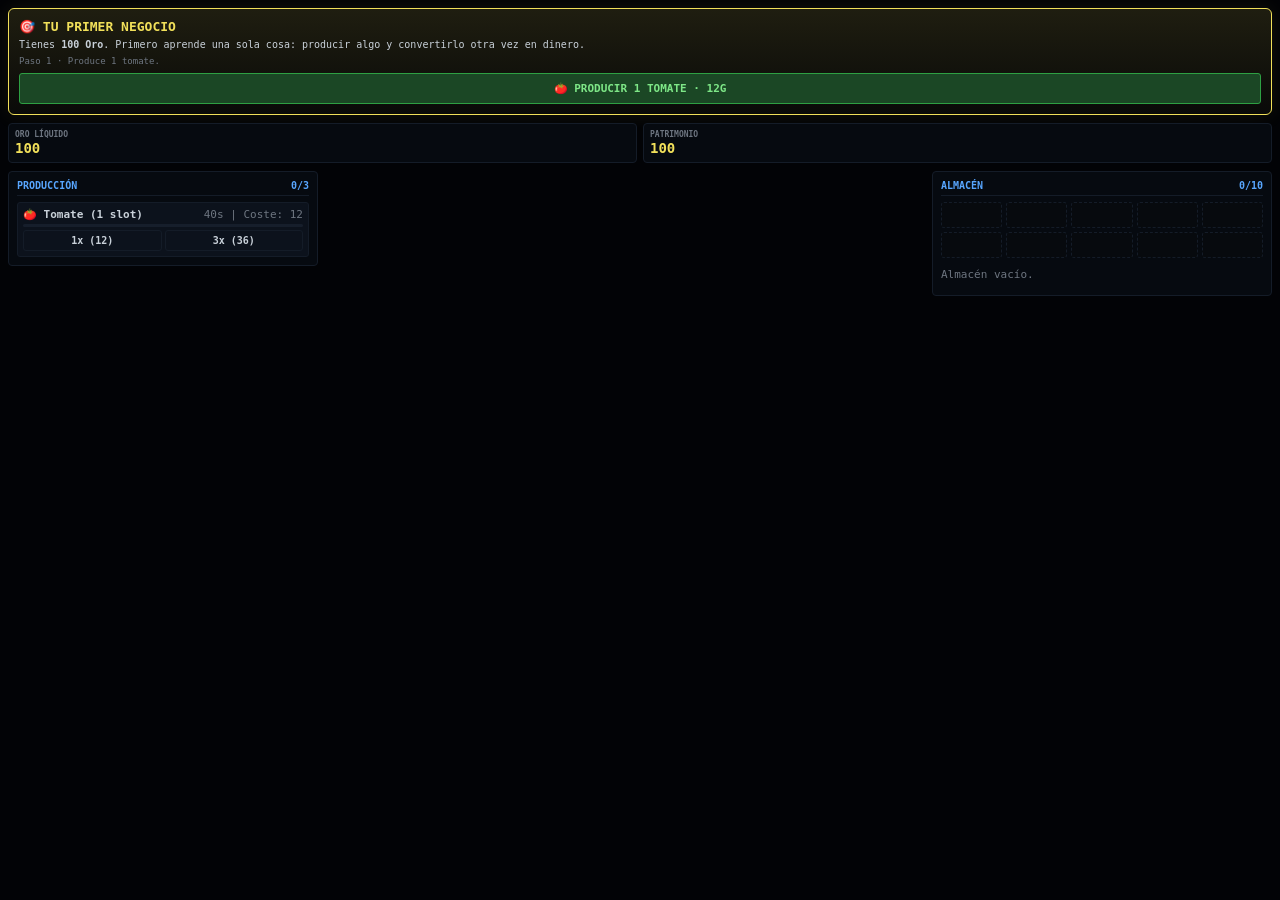
==== commit cc789215: "Fix EcoV1 buttons and add visible action feedback" ====
--- a/index.html
+++ b/index.html
@@ -1 +1,820 @@
-<!DOCTYPE html><html lang="es"><head><meta charset="UTF-8"><meta name="viewport" content="width=device-width,initial-scale=1"><title>Caja Negra Lab — EcoV1</title><style>:root{--bg:#020306;--card:#060a10;--alt:#0c121c;--line:#182231;--txt:#c9d1d9;--dim:#6e7681;--gold:#f1e05a;--green:#2ea043;--red:#f85149;--blue:#58a6ff;--purple:#bc8cff;--orange:#ffa657;--flash:#ff0055}*{box-sizing:border-box}body{margin:0;background:var(--bg);color:var(--txt);font:11px ui-monospace,SFMono-Regular,Menlo,monospace;padding:8px}.hidden{display:none!important}.hud{display:grid;grid-template-columns:repeat(auto-fit,minmax(100px,1fr));gap:6px;margin-bottom:8px}.box,.panel,.guide{background:var(--card);border:1px solid var(--line);border-radius:6px;padding:8px}.label{font-size:8px;color:var(--dim);text-transform:uppercase;font-weight:800}.value{font-size:15px;font-weight:900;color:var(--gold);margin-top:2px}.guide{border-color:var(--gold);margin-bottom:8px;background:linear-gradient(180deg,rgba(241,224,90,.1),rgba(241,224,90,.02))}.guide h2{margin:0 0 5px;color:var(--gold);font-size:14px}.guide p{margin:2px 0;line-height:1.4}.guide small{color:var(--dim)}.layout{display:grid;grid-template-columns:1fr;gap:8px}@media(min-width:1100px){.layout{grid-template-columns:1fr 1fr 1fr}}.col{display:flex;flex-direction:column;gap:8px}.head{display:flex;justify-content:space-between;gap:8px;color:var(--blue);font-weight:900;text-transform:uppercase;border-bottom:1px solid var(--line);padding-bottom:4px;margin-bottom:5px}button,input,select{font:inherit}button{background:var(--alt);color:var(--txt);border:1px solid var(--line);border-radius:4px;padding:6px;font-weight:800;cursor:pointer}button:disabled{opacity:.4}.green{background:#1b4725;border-color:var(--green);color:#7ee787}.red{background:#4c1d1a;border-color:var(--red);color:#ff7b72}.gold{background:#4a3e14;border-color:var(--gold);color:#fff}.purple{background:#381a4c;border-color:var(--purple);color:#d2a8ff}.orange{background:#4a2810;border-color:var(--orange);color:#ffc680}.flash{background:var(--flash);border-color:#fff;color:#fff}.full{width:100%;margin-top:6px}.item{background:var(--alt);border:1px solid var(--line);border-radius:5px;padding:6px;margin-top:5px}.row{display:flex;justify-content:space-between;gap:6px;align-items:center}.muted{color:var(--dim);font-size:9px}.prog{height:4px;background:#172130;border-radius:99px;overflow:hidden;margin:5px 0}.fill{height:100%;width:0;background:var(--blue)}.slots{display:grid;grid-template-columns:repeat(5,1fr);gap:4px}.slot{height:28px;border:1px dashed var(--line);display:flex;align-items:center;justify-content:center;border-radius:4px}.slot.on{border-style:solid;background:var(--alt)}.slot.lock{border-color:var(--red);color:var(--red)}.book{display:grid;grid-template-columns:1fr 1fr;gap:5px}.entry{display:flex;justify-content:space-between;padding:3px;background:rgba(255,255,255,.02);margin:2px 0;cursor:pointer}.ask{color:#ff7b72;border-left:2px solid var(--red)}.bid{color:#7ee787;border-left:2px solid var(--green)}.chat{height:160px;overflow:auto;background:#020305;border:1px solid var(--line);border-radius:4px;padding:5px}.msg{margin:3px 0}.a{font-weight:900}.baron{color:var(--red)}.traidor{color:var(--purple)}.consorcio{color:var(--blue)}.retail{color:var(--green)}.random{color:var(--orange)}.me{color:var(--gold)}.ticker{border:1px solid var(--blue);color:var(--blue);padding:6px;border-radius:5px;margin-bottom:8px}.frenzy{border:1px solid var(--gold);padding:6px;border-radius:5px;margin-bottom:8px}.alert{display:none;border:2px solid var(--flash);padding:7px;border-radius:5px;margin-bottom:8px;background:rgba(255,0,85,.12)}.log{height:100px;overflow:auto;background:#020305;border:1px solid var(--line);padding:5px;color:var(--dim)}</style></head><body><div id="audit" class="alert"><span>⚖️ INSPECCIÓN FISCAL</span> <button class="red" onclick="resolveAudit()">Pagar 30G (<span id="auditT">10</span>s)</button></div><div id="sniper" class="alert"><span>🚨 OFERTA RELÁMPAGO: <b id="sniperText"></b></span> <button class="flash" onclick="snipe()">COMPRAR (<span id="sniperT">4</span>s)</button></div><div id="guide" class="guide"><h2 id="gTitle">🎯 TU PRIMER NEGOCIO</h2><p id="gText">Tienes <b>100 Oro</b>. Aprende primero una cosa: producir y vender.</p><small id="gStep">Paso 1 · Produce 1 tomate.</small><button id="gBtn" class="green full" onclick="guideAction()">🍅 PRODUCIR 1 TOMATE · 12G</button></div><div id="frenzy" class="frenzy hidden"><div class="row"><b id="fLabel">⚡ FRENESÍ</b><b id="fPct">0%</b></div><div class="prog"><div id="fFill" class="fill"></div></div></div><div class="hud"><div class="box"><div class="label">Oro</div><div id="gold" class="value">100</div></div><div class="box"><div class="label">Patrimonio</div><div id="worth" class="value">100</div></div><div id="hTokens" class="box hidden"><div class="label">Vales</div><div id="tokens" class="value">0 🎟️</div></div><div id="hRank" class="box hidden"><div class="label">Rango</div><div id="rank" class="value" style="color:var(--purple)">I: Aprendiz</div></div><div id="hDebt" class="box hidden"><div class="label">Deuda</div><div id="debt" class="value" style="color:var(--red)">0</div></div><div id="hTax" class="box hidden"><div class="label">Cierre fiscal</div><div id="tax" class="value">60s</div></div></div><div id="ticker" class="ticker hidden">SEÑAL MACRO: <span id="news">Canales de suministro estables.</span></div><div class="layout"><div class="col"><div class="panel"><div class="head"><span>Producción</span><span id="qCount">0/3</span></div><div class="item"><div class="row"><b>🍅 Tomate</b><span class="muted">40s · 12G · 1 slot</span></div><div class="prog"><div id="pTomato" class="fill"></div></div><div class="row"><button onclick="produce('tomato',1)">1x (12)</button><button onclick="produce('tomato',3)">3x (36)</button></div></div><div id="egg" class="item hidden"><div class="row"><b>🥚 Huevo</b><span class="muted">110s · 45G · 2 slots</span></div><div class="prog"><div id="pEgg" class="fill"></div></div><div class="row"><button onclick="produce('egg',1)">1x</button><button onclick="produce('egg',2)">2x</button></div></div><div id="wood" class="item hidden"><div class="row"><b>🪵 Madera</b><span class="muted">310s · 140G · 5 slots</span></div><div class="prog"><div id="pWood" class="fill"></div></div><button class="full" onclick="produce('wood',1)">Producir</button></div></div><div id="workshop" class="panel hidden"><div class="head">Taller & Overdrive</div><div class="item"><div class="row"><b>🥫 Salsa</b><span class="muted">3 🍅 + 15G</span></div><div class="prog"><div id="pSauce" class="fill"></div></div><div class="row"><button class="gold" onclick="processSauce(false)">Normal 90s</button><button class="flash" onclick="processSauce(true)">⚡ 15s</button></div></div><div class="row"><button class="purple" onclick="pawnWood()">Empeñar +95G</button><button class="green" onclick="redeemWood()">Rescatar 115G</button></div></div><div id="pledge" class="panel hidden"><div class="head"><span>Fondo Gremial</span><span id="pledgeN">0G</span></div><div class="muted">+2G/s por cada 100G invertidos.</div><div class="row"><button class="gold" onclick="invest(100)">Invertir 100G</button><button class="purple" onclick="withdraw()">Retirar</button></div></div></div><div class="col"><div id="forex" class="panel hidden"><div class="head"><span>Vales Forex</span><span>1🎟️=<b id="rate">24</b>G</span></div><div class="row"><button class="orange" onclick="forexTrade('buy')">Comprar</button><button class="gold" onclick="forexTrade('sell')">Liquidar</button></div></div><div id="market" class="panel hidden"><div class="head"><span>Libro de Órdenes</span><select id="marketType" onchange="renderBook()"><option value="tomato">🍅</option><option value="egg">🥚</option><option value="wood">🪵</option><option value="sauce">🥫</option></select></div><div class="book"><div><b style="color:var(--red)">ASKS</b><div id="asks"></div></div><div><b style="color:var(--green)">BIDS</b><div id="bids"></div></div></div><div class="row" style="margin-top:6px"><input id="oPrice" type="number" placeholder="Precio" style="width:65px;background:var(--bg);color:#fff;border:1px solid var(--line)"><input id="oQty" type="number" value="1" style="width:45px;background:var(--bg);color:#fff;border:1px solid var(--line)"><button class="red" onclick="placeOrder('sell')">Venta</button><button class="green" onclick="placeOrder('buy')">Compra</button><button class="purple" onclick="sweep()">Barrer</button></div><div id="myOrders" class="muted" style="margin-top:5px"></div></div><div id="social" class="panel hidden"><div class="head"><span>💬 Plaza Pública</span><span id="topic">GENERAL</span></div><div id="chat" class="chat"></div><div class="row" style="margin-top:5px"><input id="chatIn" style="flex:1;background:var(--bg);color:#fff;border:1px solid var(--line);padding:6px" placeholder="Habla del mercado..." onkeydown="if(event.key==='Enter')sendChat()"><button class="gold" onclick="sendChat()">Enviar</button></div></div><div id="black" class="panel hidden"><div class="head">Mercado Negro & Expediciones</div><div class="row"><button class="purple" onclick="sabotage()">Sabotear 25G</button><button class="orange" onclick="chest()">Cofre 60G</button></div><div class="row"><button onclick="expedition('safe')">Segura</button><button class="gold" onclick="expedition('pirate')">Pirata</button><button class="flash" onclick="expedition('storm')">Tormenta</button></div><div id="caravan" class="muted">Puerto OK</div></div></div><div class="col"><div class="panel"><div class="head"><span>Almacén</span><span id="storageN">0/10</span></div><div id="slots" class="slots"></div><div id="inventory"></div><div class="row" style="margin-top:5px"><button id="upStorage" class="hidden" onclick="upgradeStorage()">Ampliar +5 · 150G</button><button id="unfreeze" class="red hidden" onclick="unfreeze()">Rescatar slots 40G</button></div></div><div id="finance" class="panel hidden"><div class="head">Crédito & Prestigio</div><div class="row"><button class="red" onclick="loan()">Pedir 150G</button><button class="green" onclick="payDebt()">Pagar deuda</button></div><button class="purple full" onclick="relic()">💎 Sello del Barón · 450G + 10🎟️</button><button class="gold full" onclick="rankUp()">Subir rango · <span id="rankCost">300</span>G</button></div><div id="contracts" class="panel hidden"><div class="head">Contratos</div><div id="contractList"></div></div><div id="logs" class="panel hidden"><div class="head">Registro</div><div id="log" class="log"></div></div></div></div><script>const $=id=>document.getElementById(id);const S={tomato:{n:'Tomate',i:'🍅',c:12,d:40,s:1,x:1.6},egg:{n:'Huevo',i:'🥚',c:45,d:110,s:2,x:.5},wood:{n:'Madera',i:'🪵',c:140,d:310,s:5,x:0},sauce:{n:'Salsa',i:'🥫',c:15,d:90,s:1,x:0}};const R=[{n:'I: Aprendiz',c:300,t:1},{n:'II: Comerciante',c:800,t:.8},{n:'III: Magnate Local',c:2000,t:.6}];const st={g:100,tok:0,rate:24,debt:0,rank:1,relic:false,lim:10,frozen:0,tax:60,taxRate:15,inv:[],prod:[],proc:[],orders:[],pledge:0,pawn:0,frenzy:0,fActive:false,fTimer:0,audit:false,auditT:10,sniper:false,sniperT:4,sType:'wood',sQty:3,sPrice:35,caravan:null,contracts:[],book:{tomato:{asks:[{p:16,q:12,b:'Barón_Rojo'}],bids:[{p:11,q:8,b:'Traidor_01'}]},egg:{asks:[{p:52,q:4,b:'Consorcio'}],bids:[{p:41,q:6,b:'Barón_Rojo'}]},wood:{asks:[{p:190,q:2,b:'Consorcio'}],bids:[{p:145,q:4,b:'Bot_Delta'}]},sauce:{asks:[{p:85,q:2,b:'Consorcio'}],bids:[{p:68,q:3,b:'Barón_Rojo'}]}}};const ob={step:1,ready:false,sold:false,market:false,work:false,finance:false,full:false};const mem={topic:'general',recent:[],threads:{tomates:[['Barón_Rojo','baron','El mercado de tomates está bajo presión hoy.'],['Traidor_01','traidor','Yo miraría el bid antes de llenar el almacén.'],['Bot_Scrap','retail','Mis tomates están perdiendo calidad; venderé pronto.']],vales:[['Consorcio','consorcio','Los Vales siguen cerca de su rango normal.'],['Especulador_X','random','Liquidé Vales para tener Oro listo.']],madera:[['Consorcio','consorcio','La madera inmoviliza capital, pero puede pagar bien.'],['Barón_Rojo','baron','Quien controla madera puede esperar mejores precios.']],deuda:[['Traidor_01','traidor','El crédito da velocidad, pero luego te come ventas.'],['Bot_Scrap','retail','No pediría deuda sin una salida clara.']],general:[['Sombra_09','random','¿Qué margen están buscando hoy?'],['Barón_Rojo','baron','Yo miro liquidez antes que cantidad.']]}};function show(id){$(id)?.classList.remove('hidden')}function hide(id){$(id)?.classList.add('hidden')}function lg(s){const d=document.createElement('div');d.textContent=s;$('log').prepend(d)}function guide(t,x,s,b,dis=false){$('gTitle').innerHTML=t;$('gText').innerHTML=x;$('gStep').textContent=s;$('gBtn').innerHTML=b;$('gBtn').disabled=dis}function slotsUsed(){return st.inv.reduce((a,it)=>a+(it.type==='waste'?1:S[it.type].s),0)+st.frozen}function chat(a,c,text){if(mem.recent.includes(text))return;mem.recent.push(text);if(mem.recent.length>15)mem.recent.shift();const d=document.createElement('div');d.className='msg';d.innerHTML='<span class="a '+c+'">['+a+']:</span> '+text;$('chat').appendChild(d);$('chat').scrollTop=$('chat').scrollHeight}function bot(topic){mem.topic=topic;const arr=mem.threads[topic]||mem.threads.general;const pool=arr.filter(x=>!mem.recent.includes(x[2]));const p=(pool.length?pool:arr)[Math.floor(Math.random()*(pool.length?pool:arr).length)];setTimeout(()=>chat(p[0],p[1],p[2]),700)}function detect(s){s=s.toLowerCase();if(s.includes('tomate')||s.includes('salsa'))return'tomates';if(s.includes('vale')||s.includes('oro'))return'vales';if(s.includes('madera')||s.includes('almac'))return'madera';if(s.includes('deuda')||s.includes('prest')||s.includes('banco'))return'deuda';return mem.topic}function sendChat(){const v=$('chatIn').value.trim();if(!v)return;chat('TÚ','me',v);$('chatIn').value='';bot(detect(v))}function frenzy(n){if(st.fActive)return;st.frenzy=Math.min(100,st.frenzy+n);if(st.frenzy>=100){st.fActive=true;st.fTimer=20;chat('SISTEMA','baron','🔥 Bull Run activado: ventas +50%.')}}function produce(type,n){const s=S[type];if(st.prod.length+n>3)return lg('Máximo 3 producciones.');if(st.g<s.c*n)return lg('Oro insuficiente.');st.g-=s.c*n;for(let i=0;i<n;i++)st.prod.push({type,r:s.d,total:s.d});frenzy(3);if(type==='tomato'&&ob.step===1){ob.step=2;guide('⏳ PRODUCCIÓN EN CURSO','Invertiste <b>12G</b>. Ahora espera a que termine.','Paso 2 · Espera 40 segundos.','ESPERANDO…',true)}render()}function sellBid(type,idx){const b=st.book[type].bids[idx];if(!b)return;const k=st.inv.findIndex(x=>x.type===type);if(k<0)return lg('No tienes '+S[type].n+'.');const it=st.inv[k];let pay=Math.floor(b.p*(it.q/100));if(st.fActive)pay=Math.floor(pay*1.5);if(st.debt>0){const c=Math.floor(pay*.5);st.debt=Math.max(0,st.debt-c);pay-=c}st.g+=pay;b.q--;st.inv.splice(k,1);if(b.q<=0)st.book[type].bids.splice(idx,1);frenzy(6);lg('Vendiste '+S[type].n+' por '+pay+'G.');if(type==='tomato'&&!ob.sold){ob.sold=true;ob.step=3;unlockMarket()}render()}function buyAsk(type,idx){const a=st.book[type].asks[idx];if(!a)return;if(st.g<a.p)return lg('Oro insuficiente.');if(slotsUsed()+S[type].s>st.lim)return lg('Almacén lleno.');st.g-=a.p;a.q--;st.inv.push({type,q:100});if(a.q<=0)st.book[type].asks.splice(idx,1);frenzy(4);render()}function renderBook(){const type=$('marketType').value,b=st.book[type];$('asks').innerHTML='';b.asks.slice().sort((a,z)=>a.p-z.p).forEach(a=>{const i=b.asks.indexOf(a);$('asks').innerHTML+='<div class="entry ask" onclick="buyAsk(\''+type+'\','+i+')"><span>'+a.p+'G</span><span>'+a.q+'x ('+a.b+')</span></div>'});$('bids').innerHTML='';b.bids.slice().sort((a,z)=>z.p-a.p).forEach(x=>{const i=b.bids.indexOf(x);$('bids').innerHTML+='<div class="entry bid" onclick="sellBid(\''+type+'\','+i+')"><span>'+x.p+'G</span><span>'+x.q+'x ('+x.b+')</span></div>'})}function placeOrder(side){const type=$('marketType').value,p=parseInt($('oPrice').value),q=parseInt($('oQty').value)||1;if(!p||p<=0)return lg('Precio inválido.');if(side==='sell'){if(st.inv.filter(x=>x.type===type).length<q)return lg('Sin stock.');for(let n=0;n<q;n++){const i=st.inv.findIndex(x=>x.type===type);st.inv.splice(i,1)}st.orders.push({side,type,p,q});st.book[type].asks.push({p,q,b:'TÚ'})}else{if(st.g<p*q)return lg('Oro insuficiente.');st.g-=p*q;st.orders.push({side,type,p,q});st.book[type].bids.push({p,q,b:'TÚ'})}render()}function sweep(){const type=$('marketType').value,a=st.book[type].asks;let cost=0,q=0;a.forEach(x=>{cost+=x.p*x.q;q+=x.q});if(!q)return;if(st.g<cost)return lg('Oro insuficiente.');if(slotsUsed()+S[type].s*q>st.lim)return lg('Almacén lleno.');st.g-=cost;for(let i=0;i<q;i++)st.inv.push({type,q:100});st.book[type].asks=[{p:Math.floor((a[0]?.p||10)*1.55),q:5,b:'Barón_Rojo'}];frenzy(20);render()}function processSauce(over){if(st.inv.filter(x=>x.type==='tomato').length<3||st.g<15)return lg('Requiere 3 tomates + 15G.');st.g-=15;for(let n=0;n<3;n++){const i=st.inv.findIndex(x=>x.type==='tomato');st.inv.splice(i,1)}const d=over?15:90;st.proc.push({type:'sauce',r:d,total:d,over});frenzy(8);if(!ob.finance){ob.finance=true;ob.step=5;unlockFinance()}render()}function pawnWood(){const i=st.inv.findIndex(x=>x.type==='wood');if(i<0)return lg('Sin madera.');st.inv.splice(i,1);st.pawn++;st.g+=95;render()}function redeemWood(){if(st.pawn<=0)return lg('Sin empeños.');if(st.g<115)return lg('Oro insuficiente.');st.g-=115;st.pawn--;st.inv.push({type:'wood',q:100});render()}function invest(n){if(st.g<n)return lg('Oro insuficiente.');st.g-=n;st.pledge+=n;render()}function withdraw(){st.g+=st.pledge;st.pledge=0;render()}function forexTrade(a){if(a==='buy'){if(st.g<st.rate)return lg('Oro insuficiente.');st.g-=st.rate;st.tok++}else{if(st.tok<1)return lg('Sin Vales.');st.tok--;st.g+=st.rate}frenzy(5);render()}function loan(){st.g+=150;st.debt+=175;bot('deuda');if(!ob.full){ob.step=6;unlockFull()}render()}function payDebt(){const p=Math.min(st.g,st.debt);st.g-=p;st.debt-=p;render()}function relic(){if(st.relic)return;if(st.g<450||st.tok<10)return lg('Requiere 450G + 10 Vales.');st.g-=450;st.tok-=10;st.relic=true;render()}function rankUp(){if(!R[st.rank])return;const c=R[st.rank-1].c;if(st.g<c)return lg('Oro insuficiente.');st.g-=c;st.rank++;render()}function upgradeStorage(){if(st.g<150)return lg('Oro insuficiente.');st.g-=150;st.lim+=5;render()}function unfreeze(){if(st.g<40)return;st.g-=40;st.frozen=0;render()}function resolveAudit(){if(!st.audit)return;if(st.g<30)return;st.g-=30;st.audit=false;render()}function snipe(){if(!st.sniper)return;if(st.g<st.sPrice)return;if(slotsUsed()+S[st.sType].s*st.sQty>st.lim)return;st.g-=st.sPrice;for(let i=0;i<st.sQty;i++)st.inv.push({type:st.sType,q:100});st.sniper=false;frenzy(15);render()}function sabotage(){if(st.g<25)return;st.g-=25;st.book.tomato.bids.unshift({p:28,q:6,b:'Traidor_01 (HACKEADO)'});chat('Traidor_01','traidor','¿Quién tocó mi orden?');render()}function chest(){if(st.g<60)return;st.g-=60;const r=Math.random();if(r<.35)st.tok+=5;else if(r<.7)st.inv.push({type:'wood',q:100});else st.debt+=40;render()}function expedition(route){if(st.caravan)return;if(st.inv.filter(x=>x.type!=='waste').length<3)return lg('Mínimo 3 recursos.');const load=st.inv.splice(0,Math.min(4,st.inv.length));const v=load.reduce((a,x)=>a+(st.book[x.type].bids[0]?.p||15),0);let s=.95,m=1.4;if(route==='pirate'){s=.75;m=2.1}if(route==='storm'){s=.5;m=3.8}st.caravan={r:120,v,s,m};render()}function deliver(i){const c=st.contracts[i];if(!c)return;let ok=true;c.req.forEach(r=>{if(st.inv.filter(x=>x.type===r.type).length<r.q)ok=false});if(!ok)return lg('Faltan recursos.');c.req.forEach(r=>{for(let n=0;n<r.q;n++){const k=st.inv.findIndex(x=>x.type===r.type);st.inv.splice(k,1)}});st.g+=c.g;st.tok+=c.t;st.contracts.splice(i,1);frenzy(12);render()}function unlockMarket(){ob.market=true;['market','social','logs','egg','wood','hRank','upStorage'].forEach(show);guide('✅ YA ENTENDISTE LO BÁSICO','Produjiste y vendiste. Ahora aparece el mercado real.','Paso 3 · Aprende precios y órdenes.','🔓 VER TALLER');chat('HERALDO','consorcio','Nuevo comerciante en la plaza: acaba de cerrar su primera venta.')}function unlockWorkshop(){ob.work=true;show('workshop');show('contracts');guide('🥫 AÑADE VALOR','Ahora puedes convertir 3 tomates + 15G en Salsa.','Paso 4 · Taller, Overdrive y contratos.','IR AL TALLER')}function unlockFinance(){['finance','forex','pledge','hTokens','hDebt','hTax'].forEach(show);guide('🏦 CAPITAL Y RIESGO','Ahora aparecen crédito, Vales y fondo gremial.','Paso 5 · Usa herramientas financieras.','🔓 VER MERCADO COMPLETO')}function unlockFull(){ob.full=true;['frenzy','ticker','black'].forEach(show);guide('🌐 MERCADO COMPLETO','Frenesí, señales macro, auditorías, sniping y expediciones están activos.','Tutorial terminado.','✓ ENTENDIDO')}function guideAction(){if(ob.step===1)return produce('tomato',1);if(ob.step===2&&ob.ready){const b=st.book.tomato.bids;if(!b.length)return;let best=0;for(let i=1;i<b.length;i++)if(b[i].p>b[best].p)best=i;return sellBid('tomato',best)}if(ob.step===3){ob.step=4;return unlockWorkshop()}if(ob.step===4)return;if(ob.step===5){ob.step=6;return unlockFull()}if(ob.step>=6)hide('guide')}function render(){const worth=st.inv.reduce((a,x)=>x.type==='waste'?a:a+(st.book[x.type].bids[0]?.p||10)*(x.q/100),0)+st.g+st.tok*st.rate+st.pledge-st.debt;$('gold').textContent=Math.floor(st.g);$('worth').textContent=Math.floor(worth);$('tokens').textContent=st.tok+' 🎟️';$('debt').textContent=Math.floor(st.debt);$('rank').textContent=R[st.rank-1].n+(st.relic?' 👑':'');$('rankCost').textContent=R[st.rank]?.c||'MAX';$('tax').textContent=st.tax+'s';$('rate').textContent=Math.floor(st.rate);$('pledgeN').textContent=st.pledge+'G';$('qCount').textContent=st.prod.length+'/3';$('storageN').textContent=slotsUsed()+'/'+st.lim;$('unfreeze').classList.toggle('hidden',st.frozen===0);$('fPct').textContent=st.fActive?'100%':Math.floor(st.frenzy)+'%';$('fFill').style.width=(st.fActive?st.fTimer/20*100:st.frenzy)+'%';$('fLabel').textContent=st.fActive?'🔥 BULL RUN · '+st.fTimer+'s':'⚡ FRENESÍ';$('topic').textContent=mem.topic.toUpperCase();$('audit').style.display=st.audit&&ob.full?'flex':'none';$('auditT').textContent=st.auditT;$('sniper').style.display=st.sniper&&ob.full?'flex':'none';$('sniperT').textContent=st.sniperT;$('sniperText').textContent=st.sQty+'x '+S[st.sType].n+' por '+st.sPrice+'G';const grid=$('slots');grid.innerHTML='';let used=0;st.inv.forEach(it=>{const n=it.type==='waste'?1:S[it.type].s;for(let i=0;i<n&&used<st.lim;i++){grid.innerHTML+='<div class="slot on">'+(i===0?(it.type==='waste'?'🗑️':S[it.type].i):'▪')+'</div>';used++}});for(let i=0;i<st.frozen&&used<st.lim;i++){grid.innerHTML+='<div class="slot lock">🔒</div>';used++}while(used<st.lim){grid.innerHTML+='<div class="slot"></div>';used++}const inv=$('inventory');inv.innerHTML=st.inv.length?'':'<div class="muted">Almacén vacío.</div>';st.inv.forEach((it,i)=>{inv.innerHTML+='<div class="inv-row"><span>'+(it.type==='waste'?'🗑️ Desecho':S[it.type].i+' '+S[it.type].n)+'</span><span>'+(it.type==='waste'?'':Math.floor(it.q)+'%')+'</span><button onclick="st.inv.splice('+i+',1);render()">Tirar</button></div>'});$('myOrders').innerHTML=st.orders.length?st.orders.map(o=>(o.side==='buy'?'🟢':'🔴')+' '+o.q+'x '+S[o.type].n+' @ '+o.p).join('<br>'):'Sin órdenes abiertas.';$('contractList').innerHTML=st.contracts.length?st.contracts.map((c,i)=>'<div class="item"><div class="row"><span>'+c.req.map(r=>r.q+'x '+S[r.type].i).join(' + ')+' · '+c.r+'s</span><button class="green" onclick="deliver('+i+')">Entregar +'+c.g+'G +'+c.t+'🎟️</button></div></div>').join(''):'<div class="muted">Sin contratos.</div>';$('caravan').textContent=st.caravan?'Ruta activa ('+st.caravan.r+'s)':'Puerto OK';renderBook()}setInterval(()=>{st.tax--;if(st.tax<=0){st.tax=60;if(ob.full){const m=R[st.rank-1].t*(st.relic?.5:1);st.g-=Math.floor(st.taxRate*m);if(st.g<0)st.frozen=Math.min(st.lim,st.frozen+2)}}if(st.debt>0)st.debt+=.35;if(st.pledge>0)st.g+=Math.floor(st.pledge*.02);if(st.fActive){st.fTimer--;if(st.fTimer<=0){st.fActive=false;st.frenzy=0}}else st.frenzy=Math.max(0,st.frenzy-.5);st.rate=Math.max(14,Math.min(42,st.rate+(Math.random()-.48)*1.5));for(let i=st.prod.length-1;i>=0;i--){const p=st.prod[i];p.r-=st.fActive?2:1;const id=p.type==='tomato'?'pTomato':p.type==='egg'?'pEgg':'pWood';$(id).style.width=((p.total-p.r)/p.total*100)+'%';if(p.r<=0){if(slotsUsed()+S[p.type].s<=st.lim)st.inv.push({type:p.type,q:100});st.prod.splice(i,1);$(id).style.width='0%';if(p.type==='tomato'&&ob.step===2&&!ob.ready){ob.ready=true;guide('💰 TU TOMATE ESTÁ LISTO','Ya invertiste 12G. Ahora conviértelo otra vez en dinero.','Paso 2 · Vende tu primer tomate.','💰 VENDER MI TOMATE')}}}for(let i=st.proc.length-1;i>=0;i--){const p=st.proc[i];p.r-=st.fActive?2:1;$('pSauce').style.width=((p.total-p.r)/p.total*100)+'%';if(p.r<=0){if(p.over&&Math.random()<.25)st.inv.push({type:'waste',q:0});else if(slotsUsed()+1<=st.lim)st.inv.push({type:'sauce',q:100});st.proc.splice(i,1);$('pSauce').style.width='0%'}}st.inv.forEach(it=>{if(it.type==='waste')return;const d=S[it.type].x;if(d>0){it.q-=d*.25;if(it.q<=0){it.type='waste';it.q=0}}});if(ob.market&&Math.random()<.08)bot(Math.random()<.55?mem.topic:['tomates','vales','madera','deuda','general'][Math.floor(Math.random()*5)]);if(ob.full&&!st.sniper&&Math.random()<.04){st.sniper=true;st.sniperT=4;st.sType=Math.random()<.5?'wood':'egg';st.sQty=Math.floor(Math.random()*3)+2;st.sPrice=35}if(st.sniper){st.sniperT--;if(st.sniperT<=0)st.sniper=false}if(ob.full&&!st.audit&&Math.random()<.008){st.audit=true;st.auditT=10}if(st.audit){st.auditT--;if(st.auditT<=0){st.audit=false;if(st.g>=20)st.g-=20;else st.frozen=Math.min(st.lim,st.frozen+1)}}if(st.caravan){st.caravan.r--;if(st.caravan.r<=0){if(Math.random()<=st.caravan.s){const rw=Math.floor(st.caravan.v*st.caravan.m);st.g+=rw;chat('PUERTO','consorcio','💰 Convoy volvió con +'+rw+'G.')}else chat('PUERTO','baron','❌ Un convoy naufragó.');st.caravan=null}}for(let i=st.orders.length-1;i>=0;i--){const o=st.orders[i];if(Math.random()<(st.fActive?.4:.12)){if(o.side==='sell')st.g+=o.p*o.q;else for(let n=0;n<o.q;n++)st.inv.push({type:o.type,q:100});const list=o.side==='buy'?st.book[o.type].bids:st.book[o.type].asks;const k=list.findIndex(x=>x.b==='TÚ'&&x.p===o.p);if(k>=0)list.splice(k,1);st.orders.splice(i,1);frenzy(5)}}for(let i=st.contracts.length-1;i>=0;i--){st.contracts[i].r--;if(st.contracts[i].r<=0)st.contracts.splice(i,1)}if(ob.work&&!st.contracts.length&&Math.random()<.14)st.contracts.push({req:[{type:'tomato',q:2},{type:'sauce',q:1}],g:80,t:4,r:35});render()},1000);chat('HERALDO','consorcio','La plaza está activa. Primero aprende el ciclo básico.');render();</script></body></html>+<!DOCTYPE html>
+<html lang="es">
+<head>
+  <meta charset="UTF-8">
+  <meta name="viewport" content="width=device-width, initial-scale=1.0">
+  <title>Caja Negra Lab — EcoV1 Master Onboarding</title>
+
+  <style>
+    :root {
+      --bg:#020306;
+      --card:#060a10;
+      --card-alt:#0c121c;
+      --border:#141c28;
+      --border-lit:#26354a;
+      --text:#c9d1d9;
+      --text-dim:#6e7681;
+      --gold:#f1e05a;
+      --green:#2ea043;
+      --red:#f85149;
+      --cyan:#58a6ff;
+      --purple:#bc8cff;
+      --orange:#ffa657;
+      --flash:#ff0055;
+    }
+
+    * {
+      box-sizing:border-box;
+      margin:0;
+      padding:0;
+      font-family:ui-monospace,SFMono-Regular,Menlo,Monaco,Consolas,monospace;
+    }
+
+    body {
+      background:var(--bg);
+      color:var(--text);
+      padding:8px;
+      font-size:11px;
+      user-select:none;
+    }
+
+    .hidden { display:none !important; }
+
+    .hud {
+      display:grid;
+      grid-template-columns:repeat(auto-fit,minmax(95px,1fr));
+      gap:6px;
+      margin-bottom:8px;
+    }
+
+    .hud-box {
+      background:var(--card);
+      border:1px solid var(--border);
+      border-radius:4px;
+      padding:6px;
+    }
+
+    .hud-label {
+      font-size:8px;
+      text-transform:uppercase;
+      color:var(--text-dim);
+      font-weight:bold;
+    }
+
+    .hud-val {
+      font-size:14px;
+      font-weight:800;
+      color:var(--gold);
+      margin-top:1px;
+    }
+
+    .onboarding {
+      background:linear-gradient(180deg,rgba(241,224,90,.12),rgba(241,224,90,.03));
+      border:1px solid var(--gold);
+      border-radius:6px;
+      padding:10px;
+      margin-bottom:8px;
+      box-shadow:0 0 20px rgba(241,224,90,.08);
+    }
+
+    .onboarding h2 {
+      color:var(--gold);
+      font-size:13px;
+      margin-bottom:4px;
+    }
+
+    .onboarding p {
+      font-size:10px;
+      line-height:1.4;
+      margin:2px 0;
+    }
+
+    .onboarding .step {
+      font-size:9px;
+      color:var(--text-dim);
+      margin-top:4px;
+    }
+
+    .onboarding button {
+      width:100%;
+      padding:8px;
+      margin-top:7px;
+      font-size:11px;
+    }
+
+    .focus-panel {
+      border-color:var(--gold) !important;
+      box-shadow:0 0 18px rgba(241,224,90,.16);
+    }
+
+    .unlock-toast {
+      position:fixed;
+      left:50%;
+      bottom:18px;
+      transform:translateX(-50%);
+      background:#0c121c;
+      border:1px solid var(--gold);
+      color:#fff;
+      padding:9px 12px;
+      border-radius:6px;
+      z-index:99999;
+      max-width:90vw;
+      text-align:center;
+      box-shadow:0 12px 30px rgba(0,0,0,.5);
+      font-size:10px;
+    }
+
+    .frenzy-container {
+      background:var(--card);
+      border:1px solid var(--border);
+      border-radius:4px;
+      padding:5px 8px;
+      margin-bottom:8px;
+      display:flex;
+      flex-direction:column;
+      gap:3px;
+    }
+
+    .frenzy-header {
+      display:flex;
+      justify-content:space-between;
+      font-size:9px;
+      font-weight:bold;
+      color:var(--gold);
+    }
+
+    .frenzy-track {
+      height:5px;
+      background:#161b26;
+      border-radius:3px;
+      overflow:hidden;
+    }
+
+    .frenzy-fill {
+      height:100%;
+      width:0%;
+      background:linear-gradient(90deg,var(--gold),var(--flash));
+      transition:width .2s ease;
+    }
+
+    .frenzy-active {
+      animation:border-glow .4s infinite alternate;
+      border-color:var(--flash) !important;
+    }
+
+    @keyframes border-glow {
+      from { box-shadow:0 0 4px var(--flash); }
+      to { box-shadow:0 0 14px var(--gold); }
+    }
+
+    .sniper-alert,
+    .audit-alert {
+      display:none;
+      color:#fff;
+      padding:5px 8px;
+      border-radius:4px;
+      margin-bottom:8px;
+      justify-content:space-between;
+      align-items:center;
+      animation:pulse .5s infinite alternate;
+    }
+
+    .sniper-alert {
+      background:rgba(255,0,85,.15);
+      border:2px solid var(--flash);
+    }
+
+    .audit-alert {
+      background:rgba(248,81,73,.15);
+      border:2px solid var(--red);
+    }
+
+    @keyframes pulse {
+      from { opacity:1; }
+      to { opacity:.72; }
+    }
+
+    .ticker {
+      background:rgba(88,166,255,.05);
+      border:1px solid var(--cyan);
+      color:var(--cyan);
+      padding:4px 8px;
+      border-radius:4px;
+      margin-bottom:8px;
+      font-size:10px;
+      display:flex;
+      justify-content:space-between;
+    }
+
+    .layout {
+      display:grid;
+      grid-template-columns:1fr;
+      gap:8px;
+    }
+
+    @media (min-width:1200px) {
+      .layout { grid-template-columns:310px 1fr 340px; }
+    }
+
+    .panel {
+      background:var(--card);
+      border:1px solid var(--border);
+      border-radius:4px;
+      padding:8px;
+      display:flex;
+      flex-direction:column;
+      gap:6px;
+    }
+
+    .panel-header {
+      font-size:10px;
+      font-weight:800;
+      text-transform:uppercase;
+      color:var(--cyan);
+      border-bottom:1px solid var(--border);
+      padding-bottom:4px;
+      display:flex;
+      justify-content:space-between;
+      align-items:center;
+      gap:8px;
+    }
+
+    button {
+      background:var(--card-alt);
+      border:1px solid var(--border);
+      color:var(--text);
+      padding:4px 6px;
+      border-radius:3px;
+      cursor:pointer;
+      font-size:10px;
+      font-weight:700;
+    }
+
+    button:hover { background:var(--border-lit); }
+    button:active { transform:scale(.96); }
+    button:disabled { opacity:.45; cursor:not-allowed; }
+
+    button.btn-green { background:#1b4725; border-color:var(--green); color:#7ee787; }
+    button.btn-red { background:#4c1d1a; border-color:var(--red); color:#ff7b72; }
+    button.btn-gold { background:#4a3e14; border-color:var(--gold); color:#fff; }
+    button.btn-purple { background:#381a4c; border-color:var(--purple); color:#d2a8ff; }
+    button.btn-orange { background:#4a2810; border-color:var(--orange); color:#ffc680; }
+    button.btn-flash { background:var(--flash); border-color:#fff; color:#fff; }
+
+    .progress-track {
+      height:3px;
+      background:#161e2b;
+      border-radius:2px;
+      overflow:hidden;
+      margin:3px 0;
+    }
+
+    .progress-fill {
+      height:100%;
+      background:var(--cyan);
+      width:0%;
+    }
+
+    .book-grid {
+      display:grid;
+      grid-template-columns:1fr 1fr;
+      gap:6px;
+      font-size:10px;
+    }
+
+    .book-side {
+      display:flex;
+      flex-direction:column;
+      gap:2px;
+    }
+
+    .book-entry {
+      display:flex;
+      justify-content:space-between;
+      padding:2px 4px;
+      border-radius:2px;
+      cursor:pointer;
+      background:rgba(255,255,255,.02);
+    }
+
+    .book-ask { color:#ff7b72; border-left:2px solid var(--red); }
+    .book-bid { color:#7ee787; border-left:2px solid var(--green); }
+
+    .slots-visual-grid {
+      display:grid;
+      grid-template-columns:repeat(5,1fr);
+      gap:4px;
+      margin-bottom:4px;
+    }
+
+    .slot-cell {
+      height:26px;
+      background:#070a0e;
+      border:1px dashed var(--border);
+      border-radius:3px;
+      display:flex;
+      align-items:center;
+      justify-content:center;
+      font-size:11px;
+    }
+
+    .slot-cell.occupied {
+      border-style:solid;
+      border-color:var(--border-lit);
+      background:var(--card-alt);
+    }
+
+    .slot-cell.frozen {
+      border-color:var(--red);
+      background:rgba(248,81,73,.1);
+      color:var(--red);
+    }
+
+    .inv-row {
+      display:flex;
+      justify-content:space-between;
+      align-items:center;
+      gap:6px;
+      padding:4px;
+      background:var(--card-alt);
+      border:1px solid var(--border);
+      border-radius:3px;
+      font-size:10px;
+    }
+
+    .chat-box {
+      height:160px;
+      overflow-y:auto;
+      background:#020305;
+      border:1px solid var(--border);
+      border-radius:3px;
+      padding:5px;
+      font-size:9.5px;
+      display:flex;
+      flex-direction:column;
+      gap:4px;
+    }
+
+    .chat-msg {
+      padding:2px 4px;
+      border-radius:2px;
+      background:rgba(255,255,255,.01);
+      line-height:1.3;
+    }
+
+    .chat-author-player { color:var(--gold); font-weight:bold; }
+    .chat-author-baron { color:var(--red); font-weight:bold; }
+    .chat-author-traidor { color:var(--purple); font-weight:bold; }
+    .chat-author-consorcio { color:var(--cyan); font-weight:bold; }
+    .chat-author-retail { color:var(--green); font-weight:bold; }
+    .chat-author-random { color:var(--orange); font-weight:bold; }
+
+    .log-container {
+      height:85px;
+      overflow-y:auto;
+      background:#020305;
+      border:1px solid var(--border);
+      border-radius:3px;
+      padding:4px;
+      font-size:8.5px;
+      color:var(--text-dim);
+    }
+
+    .log-item {
+      margin-bottom:2px;
+      border-left:2px solid var(--border);
+      padding-left:3px;
+    }
+  </style>
+</head>
+
+<body>
+
+  <div id="audit-banner" class="audit-alert">
+    <span>⚖️ <b>¡INSPECCIÓN FISCAL SORPRESA!</b> Cuadra tus cuentas o paga contable.</span>
+    <button class="btn-red" onclick="resolveAudit()">PAGAR CONTABLE (30G - <span id="audit-timer">10</span>s)</button>
+  </div>
+
+  <div id="sniper-banner" class="sniper-alert">
+    <span>🚨 <b>¡FAT-FINGER BOT EN BANCARROTA!</b> <span id="sniper-text">Lote 75% OFF</span></span>
+    <button class="btn-flash" onclick="executeSniping()">SNIPE YA (<span id="sniper-timer">4</span>s)</button>
+  </div>
+
+  <div class="onboarding" id="onboarding">
+    <h2 id="ob-title">🎯 TU PRIMER NEGOCIO</h2>
+    <p id="ob-text">Tienes <b>100 Oro</b>. Primero aprende una sola cosa: producir algo y convertirlo otra vez en dinero.</p>
+    <div class="step" id="ob-step">Paso 1 · Produce 1 tomate.</div>
+    <button class="btn-green" id="ob-btn" onclick="onboardingAction()">🍅 PRODUCIR 1 TOMATE · 12G</button>
+  </div>
+
+  <div class="frenzy-container hidden" id="frenzy-box">
+    <div class="frenzy-header">
+      <span id="frenzy-label">⚡ MODO FRENESÍ (BULL RUN COMERCIAL)</span>
+      <span id="frenzy-percent">0%</span>
+    </div>
+    <div class="frenzy-track">
+      <div class="frenzy-fill" id="frenzy-fill"></div>
+    </div>
+  </div>
+
+  <div class="hud">
+    <div class="hud-box" id="hudbox-gold">
+      <div class="hud-label">Oro Líquido</div>
+      <div class="hud-val" id="hud-gold">100</div>
+    </div>
+
+    <div class="hud-box hidden" id="hudbox-tokens">
+      <div class="hud-label">Vales Forex</div>
+      <div class="hud-val" id="hud-tokens" style="color:var(--orange)">0 🎟️</div>
+    </div>
+
+    <div class="hud-box" id="hudbox-networth">
+      <div class="hud-label">Patrimonio</div>
+      <div class="hud-val" id="hud-networth">100</div>
+    </div>
+
+    <div class="hud-box hidden" id="hudbox-rank">
+      <div class="hud-label">Rango / Estatus</div>
+      <div class="hud-val" id="hud-rank" style="color:var(--purple);font-size:10px">I: Aprendiz</div>
+    </div>
+
+    <div class="hud-box hidden" id="hudbox-debt">
+      <div class="hud-label">Deuda Total</div>
+      <div class="hud-val" id="hud-debt" style="color:var(--red)">0 Oro</div>
+    </div>
+
+    <div class="hud-box hidden" id="hudbox-tax">
+      <div class="hud-label">Cierre Fiscal</div>
+      <div class="hud-val" id="hud-tax" style="color:var(--gold)">60s (-15)</div>
+    </div>
+  </div>
+
+  <div class="ticker hidden" id="ticker">
+    <span><b>SEÑAL MACRO:</b> <span id="news-text">Canales de suministro estables.</span></span>
+    <span id="news-countdown">--</span>
+  </div>
+
+  <div class="layout">
+
+    <div style="display:flex;flex-direction:column;gap:8px">
+      <div class="panel" id="panel-production">
+        <div class="panel-header">
+          <span>Producción</span>
+          <span id="prod-slots-hud">0/3</span>
+        </div>
+
+        <div id="prod-tomato" style="background:var(--card-alt);padding:5px;border-radius:3px;border:1px solid var(--border)">
+          <div style="display:flex;justify-content:space-between">
+            <b>🍅 Tomate (1 slot)</b>
+            <span style="color:var(--text-dim)">40s | Coste: 12</span>
+          </div>
+          <div class="progress-track"><div class="progress-fill" id="fill-tomato"></div></div>
+          <div style="display:flex;gap:3px;margin-top:3px">
+            <button style="flex:1" onclick="queueProduction('tomato',1)">1x (12)</button>
+            <button style="flex:1" onclick="queueProduction('tomato',3)">3x (36)</button>
+          </div>
+        </div>
+
+        <div id="prod-egg" class="hidden" style="background:var(--card-alt);padding:5px;border-radius:3px;border:1px solid var(--border)">
+          <div style="display:flex;justify-content:space-between">
+            <b>🥚 Huevo (2 slots)</b>
+            <span style="color:var(--text-dim)">110s | Coste: 45</span>
+          </div>
+          <div class="progress-track"><div class="progress-fill" id="fill-egg"></div></div>
+          <div style="display:flex;gap:3px;margin-top:3px">
+            <button style="flex:1" onclick="queueProduction('egg',1)">1x (45)</button>
+            <button style="flex:1" onclick="queueProduction('egg',2)">2x (90)</button>
+          </div>
+        </div>
+
+        <div id="prod-wood" class="hidden" style="background:var(--card-alt);padding:5px;border-radius:3px;border:1px solid var(--border)">
+          <div style="display:flex;justify-content:space-between">
+            <b>🪵 Madera (5 slots)</b>
+            <span style="color:var(--text-dim)">310s | Coste: 140</span>
+          </div>
+          <div class="progress-track"><div class="progress-fill" id="fill-wood"></div></div>
+          <button style="width:100%;margin-top:3px" onclick="queueProduction('wood',1)">1x (140)</button>
+        </div>
+      </div>
+
+      <div class="panel hidden" id="panel-workshop">
+        <div class="panel-header">Taller & Overdrive</div>
+        <div style="background:var(--card-alt);padding:4px;border-radius:3px;border:1px solid var(--border)">
+          <div style="display:flex;justify-content:space-between">
+            <b>🥫 Salsa (90s)</b>
+            <span style="color:var(--gold)">3 🍅 + 15G</span>
+          </div>
+          <div class="progress-track"><div class="progress-fill" id="fill-sauce"></div></div>
+          <div style="display:flex;gap:3px;margin-top:3px">
+            <button style="flex:1" class="btn-gold" onclick="startProcessing('sauce',false)">Normal (90s)</button>
+            <button style="flex:1" class="btn-flash" onclick="startProcessing('sauce',true)">⚡ Overdrive (15s)</button>
+          </div>
+        </div>
+        <div style="display:flex;gap:3px">
+          <button style="flex:1" class="btn-purple" onclick="pawnWood()">Empeñar Madera (+95G)</button>
+          <button style="flex:1" class="btn-green" onclick="redeemWood()">Rescatar (115G)</button>
+        </div>
+      </div>
+
+      <div class="panel hidden" id="panel-pledge">
+        <div class="panel-header"><span>Fondo Gremial</span><span id="pledge-status">0G</span></div>
+        <div style="font-size:9px;color:var(--text-dim)">Paga +2G/segundo por cada 100G invertidos.</div>
+        <div style="display:flex;gap:3px">
+          <button style="flex:1" class="btn-gold" onclick="investPledge(100)">Invertir 100G</button>
+          <button style="flex:1" class="btn-purple" onclick="withdrawPledge()">Retirar Fondo</button>
+        </div>
+      </div>
+    </div>
+
+    <div style="display:flex;flex-direction:column;gap:8px">
+      <div class="panel hidden" id="panel-forex" style="border-color:var(--orange)">
+        <div class="panel-header" style="color:var(--orange)"><span>Mercado Cambiario: Vales</span><span>1 🎟️ = <b id="token-rate">24</b> Oro</span></div>
+        <div style="display:flex;gap:3px">
+          <button class="btn-orange" style="flex:1" onclick="exchangeTokens('buy')">Comprar 1 🎟️</button>
+          <button class="btn-gold" style="flex:1" onclick="exchangeTokens('sell')">Liquidar 1 🎟️</button>
+        </div>
+      </div>
+
+      <div class="panel hidden" id="panel-market">
+        <div class="panel-header">
+          <span>Libro de Órdenes</span>
+          <select id="market-view" onchange="renderOrderBook()" style="background:var(--bg);color:var(--text);border:1px solid var(--border);font-size:9px">
+            <option value="tomato">🍅 Tomates</option><option value="egg">🥚 Huevos</option><option value="wood">🪵 Madera</option><option value="sauce">🥫 Salsa</option>
+          </select>
+        </div>
+        <div class="book-grid">
+          <div><div style="color:var(--red);font-weight:bold;font-size:8px">ASKS (Venta)</div><div class="book-side" id="book-asks"></div></div>
+          <div><div style="color:var(--green);font-weight:bold;font-size:8px">BIDS (Compra)</div><div class="book-side" id="book-bids"></div></div>
+        </div>
+        <div style="border-top:1px solid var(--border);padding-top:4px;display:flex;gap:3px">
+          <input type="number" id="order-price" placeholder="Precio" style="background:var(--bg);border:1px solid var(--border);color:#fff;width:58px;font-size:9px">
+          <input type="number" id="order-qty" value="1" style="background:var(--bg);border:1px solid var(--border);color:#fff;width:45px;font-size:9px">
+          <button style="flex:1" class="btn-red" onclick="placeOrder('sell')">Venta</button>
+          <button style="flex:1" class="btn-green" onclick="placeOrder('buy')">Compra</button>
+          <button class="btn-purple" onclick="sweepMarket()">Barrer</button>
+        </div>
+        <div id="my-orders" style="border-top:1px solid var(--border);padding-top:4px"></div>
+      </div>
+
+      <div class="panel hidden" id="panel-social" style="border-color:var(--purple)">
+        <div class="panel-header" style="color:var(--purple)"><span>💬 Plaza Pública</span><span id="chat-activity-badge">Memoria: GENERAL</span></div>
+        <div class="chat-box" id="chat-box"></div>
+        <div style="display:flex;gap:3px">
+          <input type="text" id="chat-input" placeholder="Habla de precios, deuda, madera..." style="flex:1;background:var(--bg);border:1px solid var(--border);color:#fff;padding:4px;font-size:9.5px;border-radius:3px" onkeypress="if(event.key==='Enter')sendPlayerChat()">
+          <button class="btn-gold" onclick="sendPlayerChat()">Enviar</button>
+        </div>
+      </div>
+
+      <div class="panel hidden" id="panel-blackmarket">
+        <div class="panel-header">Mercado Negro & Expediciones</div>
+        <div style="display:flex;gap:3px;flex-wrap:wrap">
+          <button class="btn-purple" onclick="sabotageBot()">Sabotear Bot (25G)</button>
+          <button class="btn-orange" onclick="buySmugglerChest()">Cofre Contrabandista (60G)</button>
+        </div>
+        <div style="font-size:9px;color:var(--text-dim)">Expediciones consumen hasta 4 recursos y tardan 120s.</div>
+        <div style="display:flex;gap:3px">
+          <button style="flex:1" onclick="sendExpedition('safe')">Ruta Segura</button>
+          <button style="flex:1" class="btn-gold" onclick="sendExpedition('pirate')">Pirata</button>
+          <button style="flex:1" class="btn-flash" onclick="sendExpedition('storm')">Tormenta</button>
+        </div>
+        <div id="caravan-status" style="font-size:9px;color:var(--orange)">Puerto OK</div>
+      </div>
+    </div>
+
+    <div style="display:flex;flex-direction:column;gap:8px">
+      <div class="panel" id="panel-storage">
+        <div class="panel-header"><span>Almacén</span><span id="storage-hud">0/10 Slots</span></div>
+        <div class="slots-visual-grid" id="slots-visual-grid"></div>
+        <div id="inventory-box" style="display:flex;flex-direction:column;gap:2px;max-height:120px;overflow-y:auto"></div>
+        <div style="display:flex;gap:3px">
+          <button id="upgrade-storage-btn" class="hidden" onclick="upgradeStorage()" style="flex:1">Ampliar (+5) [150G]</button>
+          <button id="unfreeze-btn" class="btn-red" style="display:none;flex:1" onclick="unfreezeSlots()">Rescatar (40G)</button>
+        </div>
+      </div>
+
+      <div class="panel hidden" id="panel-finance">
+        <div class="panel-header">Crédito & Prestigio</div>
+        <div style="display:flex;gap:3px"><button class="btn-red" style="flex:1" onclick="requestLoan()">Pedir 150G</button><button class="btn-green" style="flex:1" onclick="payLoan()">Pagar Deuda</button></div>
+        <button class="btn-purple" onclick="buyImperialRelic()">💎 Sello del Barón (450G + 10 🎟️)</button>
+        <button class="btn-gold" onclick="upgradeMerchantRank()">Subir Rango (<span id="rank-cost">300</span> Oro)</button>
+      </div>
+
+      <div class="panel hidden" id="panel-contracts">
+        <div class="panel-header">Contratos</div>
+        <div id="contracts-box"></div>
+      </div>
+
+      <div class="panel hidden" id="panel-log">
+        <div class="panel-header">Registro</div>
+        <div class="log-container" id="log-feed"></div>
+      </div>
+    </div>
+  </div>
+
+<script>
+const audioCtx = new (window.AudioContext||window.webkitAudioContext)();
+function playSound(type){
+  if(audioCtx.state==='suspended')audioCtx.resume();
+  const osc=audioCtx.createOscillator(),gain=audioCtx.createGain();osc.connect(gain);gain.connect(audioCtx.destination);
+  const now=audioCtx.currentTime;
+  if(type==='coin'){osc.type='triangle';osc.frequency.setValueAtTime(988,now);osc.frequency.setValueAtTime(1319,now+.08);gain.gain.setValueAtTime(.18,now);gain.gain.exponentialRampToValueAtTime(.01,now+.25);osc.start(now);osc.stop(now+.25)}
+  else if(type==='buy'){osc.frequency.setValueAtTime(440,now);osc.frequency.setValueAtTime(554,now+.05);gain.gain.setValueAtTime(.12,now);gain.gain.exponentialRampToValueAtTime(.01,now+.15);osc.start(now);osc.stop(now+.15)}
+  else if(type==='alert'){osc.type='sawtooth';osc.frequency.setValueAtTime(300,now);osc.frequency.linearRampToValueAtTime(150,now+.2);gain.gain.setValueAtTime(.18,now);gain.gain.exponentialRampToValueAtTime(.01,now+.2);osc.start(now);osc.stop(now+.2)}
+  else if(type==='jackpot'){[523,659,784,1047].forEach((f,i)=>{const o=audioCtx.createOscillator(),g=audioCtx.createGain();o.connect(g);g.connect(audioCtx.destination);o.frequency.setValueAtTime(f,now+i*.08);g.gain.setValueAtTime(.16,now+i*.08);g.gain.exponentialRampToValueAtTime(.01,now+i*.08+.15);o.start(now+i*.08);o.stop(now+i*.08+.15)})}
+}
+
+const SPECS={
+ tomato:{cost:12,dur:40,slots:1,decay:1.6,name:'Tomate',icon:'🍅'},
+ egg:{cost:45,dur:110,slots:2,decay:.5,name:'Huevo',icon:'🥚'},
+ wood:{cost:140,dur:310,slots:5,decay:0,name:'Madera',icon:'🪵'},
+ sauce:{cost:15,dur:90,slots:1,decay:0,name:'Salsa',icon:'🥫'}
+};
+const RANKS=[{name:'I: Aprendiz',cost:300,taxMod:1},{name:'II: Comerciante',cost:800,taxMod:.8},{name:'III: Magnate Local',cost:2000,taxMod:.6}];
+
+const state={
+ gold:100,tokens:0,tokenRate:24,debt:0,rank:1,hasImperialRelic:false,taxImmunityTimer:0,storageLimit:10,
+ frozenSlots:0,taxClock:60,taxRate:15,inventory:[],productionQueue:[],userOrders:[],caravan:null,processingQueue:[],
+ pawnedWood:0,pawnTimer:0,pledgedGold:0,frenzyScore:0,frenzyActive:false,frenzyTimer:0,audit:{active:false,timer:10},
+ recentPlayerMessages:0,sniper:{active:false,type:'wood',qty:3,price:90,timer:4},
+ book:{
+  tomato:{asks:[{price:16,qty:12,bot:'Barón_Rojo'}],bids:[{price:11,qty:8,bot:'Traidor_01'}]},
+  egg:{asks:[{price:52,qty:4,bot:'Consorcio'}],bids:[{price:41,qty:6,bot:'Barón_Rojo'}]},
+  wood:{asks:[{price:190,qty:2,bot:'Consorcio'}],bids:[{price:145,qty:4,bot:'Bot_Delta'}]},
+  sauce:{asks:[{price:85,qty:2,bot:'Consorcio'}],bids:[{price:68,qty:3,bot:'Barón_Rojo'}]}
+ },
+ news:{text:'Canales de suministro estables.',timer:0},contracts:[]
+};
+
+const botMemory={
+ lastTopic:'general',recentLines:[],
+ threads:{
+  tomates:[
+   {author:'Barón_Rojo',cls:'chat-author-baron',text:'El tomate está flojo hoy. Yo no produciría sin mirar el bid.'},
+   {author:'Traidor_01',cls:'chat-author-traidor',text:'Hay margen si compras barato, pero no te cases con el inventario.'},
+   {author:'Bot_Scrap',cls:'chat-author-retail',text:'Mis tomates están perdiendo calidad. Vendo antes de comerme el desecho.'}
+  ],
+  vales:[
+   {author:'Consorcio',cls:'chat-author-consorcio',text:'La paridad de Vales sigue cerca de su rango normal.'},
+   {author:'Especulador_X',cls:'chat-author-random',text:'Yo liquidé Vales para tener Oro listo por si aparece un snipe.'}
+  ],
+  madera:[
+   {author:'Consorcio',cls:'chat-author-consorcio',text:'La madera tarda mucho; quien la produce está inmovilizando capital.'},
+   {author:'Barón_Rojo',cls:'chat-author-baron',text:'La madera paga bien si sabes esperar.'}
+  ],
+  deuda:[
+   {author:'Traidor_01',cls:'chat-author-traidor',text:'El crédito da velocidad, pero te come las ventas si te endeudas demasiado.'},
+   {author:'Bot_Scrap',cls:'chat-author-retail',text:'Yo no pediría préstamo sin tener una salida clara.'}
+  ],
+  quiebra:[
+   {author:'Barón_Rojo',cls:'chat-author-baron',text:'Eso ya huele a quiebra. Guarda liquidez.'},
+   {author:'Traidor_01',cls:'chat-author-traidor',text:'El mercado castiga al que se queda sin Oro en el peor momento.'}
+  ],
+  general:[
+   {author:'Sombra_09',cls:'chat-author-random',text:'¿Qué margen están buscando hoy?'},
+   {author:'Barón_Rojo',cls:'chat-author-baron',text:'Yo miro liquidez antes que cantidad.'}
+  ]
+ }
+};
+
+const onboarding={step:1,firstTomatoReady:false,firstSale:false,marketUnlocked:false,workshopUnlocked:false,financeUnlocked:false,fullUnlocked:false};
+
+function el(id){return document.getElementById(id)}
+function log(msg){const f=el('log-feed');const r=document.createElement('div');r.className='log-item';r.textContent=`[${new Date().toLocaleTimeString().slice(3)}] ${msg}`;f.prepend(r);if(typeof toast==='function')toast(msg)}
+function toast(msg){document.querySelector('.unlock-toast')?.remove();const d=document.createElement('div');d.className='unlock-toast';d.innerHTML=msg;document.body.appendChild(d);setTimeout(()=>d.remove(),2500)}
+function setOB(title,text,step,btn,disabled=false){el('ob-title').innerHTML=title;el('ob-text').innerHTML=text;el('ob-step').textContent=step;el('ob-btn').innerHTML=btn;el('ob-btn').disabled=disabled}
+function reveal(id){el(id)?.classList.remove('hidden')} function hide(id){el(id)?.classList.add('hidden')}
+function focus(id){document.querySelectorAll('.focused').forEach(x=>x.classList.remove('focused'));el(id)?.classList.add('focused')}
+
+function pushChatMessage(author,cls,text){
+ if(botMemory.recentLines.includes(text))return;
+ botMemory.recentLines.push(text);if(botMemory.recentLines.length>15)botMemory.recentLines.shift();
+ const box=el('chat-box'),m=document.createElement('div');m.className='chat-msg';m.innerHTML=`<span class="${cls}">[${author}]:</span> ${text}`;box.appendChild(m);box.scrollTop=box.scrollHeight;if(box.childNodes.length>35)box.removeChild(box.firstChild)
+}
+function triggerContextualThread(topic){
+ botMemory.lastTopic=topic;const lines=botMemory.threads[topic]||botMemory.threads.general;
+ let d=0;lines.forEach(line=>{setTimeout(()=>pushChatMessage(line.author,line.cls,line.text),d);d+=900+Math.random()*900})
+}
+function parsePlayerSemanticsWithMemory(text){
+ const lower=text.toLowerCase();let topic=botMemory.lastTopic||'general';
+ if(lower.includes('tomate')||lower.includes('salsa'))topic='tomates';
+ else if(lower.includes('vale')||lower.includes('token')||lower.includes('oro'))topic='vales';
+ else if(lower.includes('madera')||lower.includes('almac'))topic='madera';
+ else if(lower.includes('deuda')||lower.includes('banco')||lower.includes('prest'))topic='deuda';
+ botMemory.lastTopic=topic;
+ setTimeout(()=>{const lines=botMemory.threads[topic]||botMemory.threads.general;const available=lines.filter(l=>!botMemory.recentLines.includes(l.text));const pool=available.length?available:lines;const pick=pool[Math.floor(Math.random()*pool.length)];pushChatMessage(pick.author,pick.cls,pick.text)},900)
+}
+function sendPlayerChat(){const i=el('chat-input'),v=i.value.trim();if(!v)return;pushChatMessage('TÚ','chat-author-player',v);i.value='';state.recentPlayerMessages+=4;parsePlayerSemanticsWithMemory(v)}
+
+function getOccupiedSlots(){return state.inventory.reduce((a,i)=>a+(i.type==='waste'?1:SPECS[i.type].slots),0)+state.frozenSlots}
+function renderSlotsGrid(){
+ const g=el('slots-visual-grid');g.innerHTML='';let rendered=0;
+ state.inventory.forEach(item=>{const n=item.type==='waste'?1:SPECS[item.type].slots,icon=item.type==='waste'?'🗑️':SPECS[item.type].icon;for(let s=0;s<n&&rendered<state.storageLimit;s++){g.innerHTML+=`<div class="slot-cell occupied">${s===0?icon:'▪'}</div>`;rendered++}});
+ for(let f=0;f<state.frozenSlots&&rendered<state.storageLimit;f++){g.innerHTML+='<div class="slot-cell frozen">🔒</div>';rendered++}
+ while(rendered<state.storageLimit){g.innerHTML+='<div class="slot-cell"></div>';rendered++}
+}
+function renderOrderBook(){
+ const type=el('market-view').value,b=state.book[type];
+ el('book-asks').innerHTML='';b.asks.slice().sort((a,z)=>a.price-z.price).forEach(a=>{const real=state.book[type].asks.indexOf(a);el('book-asks').innerHTML+=`<div class="book-entry book-ask" onclick="fillAsk('${type}',${real})"><span>${a.price}G</span><span>${a.qty}x <small>(${a.bot})</small></span></div>`});
+ el('book-bids').innerHTML='';b.bids.slice().sort((a,z)=>z.price-a.price).forEach(bi=>{const real=state.book[type].bids.indexOf(bi);el('book-bids').innerHTML+=`<div class="book-entry book-bid" onclick="fillBid('${type}',${real})"><span>${bi.price}G</span><span>${bi.qty}x <small>(${bi.bot})</small></span></div>`});
+}
+function updateUI(){
+ el('hud-gold').textContent=Math.floor(state.gold);el('hud-tokens').textContent=`${state.tokens} 🎟️`;el('token-rate').textContent=Math.floor(state.tokenRate);el('hud-debt').textContent=`${Math.floor(state.debt)} Oro`;
+ const taxMod=RANKS[state.rank-1].taxMod*(state.hasImperialRelic?.5:1);
+ el('hud-tax').textContent=state.taxImmunityTimer>0?`Inmune (${state.taxImmunityTimer}s)`:`${state.taxClock}s (-${Math.floor(state.taxRate*taxMod)})`;
+ el('hud-rank').textContent=`${RANKS[state.rank-1].name}${state.hasImperialRelic?' 👑':''}`;el('rank-cost').textContent=RANKS[state.rank]?.cost||'MAX';el('pledge-status').textContent=`${state.pledgedGold}G`;
+ el('storage-hud').textContent=`${getOccupiedSlots()}/${state.storageLimit}${state.frozenSlots?` (${state.frozenSlots} Bloq)`:''}`;el('prod-slots-hud').textContent=`${state.productionQueue.length}/3`;el('unfreeze-btn').style.display=state.frozenSlots?'block':'none';
+ el('audit-banner').style.display=(state.audit.active&&onboarding.fullUnlocked)?'flex':'none';el('audit-timer').textContent=state.audit.timer;
+ el('sniper-banner').style.display=(state.sniper.active&&onboarding.fullUnlocked)?'flex':'none';if(state.sniper.active){el('sniper-text').textContent=`${state.sniper.qty}x ${SPECS[state.sniper.type].name} por ${state.sniper.price} Oro`;el('sniper-timer').textContent=state.sniper.timer}
+ el('chat-activity-badge').textContent=`Memoria: ${botMemory.lastTopic.toUpperCase()}`;
+ renderSlotsGrid();
+ const ff=el('frenzy-fill');if(state.frenzyActive){el('frenzy-box').classList.add('frenzy-active');el('frenzy-label').textContent=`🔥 BULL RUN ACTIVO · ${state.frenzyTimer}s`;el('frenzy-percent').textContent='100%';ff.style.width=`${state.frenzyTimer/20*100}%`}else{el('frenzy-box').classList.remove('frenzy-active');el('frenzy-label').textContent='⚡ MODO FRENESÍ';el('frenzy-percent').textContent=`${Math.floor(state.frenzyScore)}%`;ff.style.width=`${state.frenzyScore}%`}
+ const invWorth=state.inventory.reduce((a,i)=>i.type==='waste'?a:a+(state.book[i.type]?.bids[0]?.price||10)*(i.quality/100),0);
+ el('hud-networth').textContent=Math.floor(state.gold+invWorth+state.tokens*state.tokenRate+state.pledgedGold-state.debt);
+ const ib=el('inventory-box');ib.innerHTML=state.inventory.length?'':'<div style="color:var(--text-dim)">Almacén vacío.</div>';
+ state.inventory.forEach((item,idx)=>{if(item.type==='waste')ib.innerHTML+=`<div class="inv-row"><span>🗑️ Desecho Tóxico</span><button class="btn-red" onclick="cleanWaste(${idx})">Limpiar (-5)</button></div>`;else{const s=SPECS[item.type],q=Math.floor(item.quality);ib.innerHTML+=`<div class="inv-row"><span>${s.icon} ${s.name} (${s.slots}s)</span><span>${s.decay?q+'%':'100%'}</span><button onclick="discardItem(${idx})">Tirar</button></div>`}});
+ const cb=el('contracts-box');cb.innerHTML=state.contracts.length?'':'<div style="color:var(--text-dim)">Sin contratos.</div>';state.contracts.forEach((c,idx)=>{cb.innerHTML+=`<div class="inv-row"><span>🔥 ${c.reqs.map(r=>`${r.qty}x ${SPECS[r.type].icon}`).join(' + ')} · ${c.timer}s</span><button class="btn-green" onclick="deliverContract(${idx})">Entregar +${c.goldReward}G +${c.tokenReward}🎟️</button></div>`});
+ const my=el('my-orders');my.innerHTML=state.userOrders.length?'':'<div style="color:var(--text-dim)">Sin órdenes abiertas.</div>';state.userOrders.forEach((o,idx)=>my.innerHTML+=`<div class="inv-row"><span>${o.side==='buy'?'🟢':'🔴'} ${o.qty}x ${SPECS[o.type].name} @ ${o.price}</span><button onclick="cancelUserOrder(${idx})">X</button></div>`);
+ el('news-text').textContent=state.news.text;el('news-countdown').textContent=state.news.timer>0?`${state.news.timer}s`:'--';el('caravan-status').textContent=state.caravan?`Ruta activa (${state.caravan.timer}s)`:'Puerto OK';
+ renderOrderBook()
+}
+
+function addFrenzy(p){if(state.frenzyActive)return;state.frenzyScore=Math.min(100,state.frenzyScore+p);if(state.frenzyScore>=100){state.frenzyActive=true;state.frenzyTimer=20;playSound('jackpot');pushChatMessage('SISTEMA','chat-author-baron','🔥 ¡Bull Run activado!')}}
+function queueProduction(type,count){
+ const s=SPECS[type];if(state.productionQueue.length+count>3)return log('Máximo 3 producciones.');if(state.gold<s.cost*count)return log('Oro insuficiente.');
+ state.gold-=s.cost*count;for(let i=0;i<count;i++)state.productionQueue.push({type,remaining:s.dur,total:s.dur});playSound('buy');addFrenzy(3);
+ if(type==='tomato'&&onboarding.step===1){onboarding.step=2;setOB('⏳ PRODUCCIÓN EN CURSO','Invertiste <b>12G</b>. Ahora espera a que el tomate termine.','Paso 2 · Espera 40 segundos.','ESPERANDO…',true)}
+ updateUI()
+}
+function fillAsk(type,idx){const a=state.book[type].asks[idx],s=SPECS[type];if(!a)return;if(getOccupiedSlots()+s.slots>state.storageLimit)return log('Almacén lleno.');if(state.gold<a.price)return log('Oro insuficiente.');state.gold-=a.price;a.qty--;state.inventory.push({type,quality:100});if(a.qty<=0)state.book[type].asks.splice(idx,1);playSound('buy');addFrenzy(4);log(`Compraste ${s.name} por ${a.price}G.`);updateUI()}
+function fillBid(type,idx){const b=state.book[type].bids[idx];if(!b)return;const inv=state.inventory.findIndex(i=>i.type===type);if(inv<0)return log(`No tienes ${SPECS[type].name}.`);const item=state.inventory[inv];let payout=Math.floor(b.price*(item.quality/100));if(state.frenzyActive)payout=Math.floor(payout*1.5);if(state.debt>0){const c=Math.floor(payout*.5);state.debt=Math.max(0,state.debt-c);payout-=c}state.gold+=payout;b.qty--;state.inventory.splice(inv,1);if(b.qty<=0)state.book[type].bids.splice(idx,1);playSound('coin');addFrenzy(6);log(`Vendiste ${SPECS[type].name} por ${payout}G.`);
+ if(type==='tomato'&&!onboarding.firstSale){onboarding.firstSale=true;onboarding.step=3;unlockMarket()}
+ updateUI()
+}
+function placeOrder(side){const type=el('market-view').value,price=parseInt(el('order-price').value),qty=parseInt(el('order-qty').value)||1;if(!price||price<=0)return log('Precio inválido.');if(side==='sell'){const avail=state.inventory.filter(i=>i.type===type).length;if(avail<qty)return log('Sin stock.');for(let n=0;n<qty;n++){const i=state.inventory.findIndex(x=>x.type===type);state.inventory.splice(i,1)}state.userOrders.push({side,type,price,qty});state.book[type].asks.push({price,qty,bot:'TÚ'})}else{if(state.gold<price*qty)return log('Oro insuficiente.');state.gold-=price*qty;state.userOrders.push({side,type,price,qty});state.book[type].bids.push({price,qty,bot:'TÚ'})}log(`Orden ${side==='buy'?'de compra':'de venta'} creada.`);updateUI()}
+function cancelUserOrder(idx){const o=state.userOrders[idx];if(o.side==='buy')state.gold+=o.price*o.qty;else for(let i=0;i<o.qty;i++)state.inventory.push({type:o.type,quality:100});const list=o.side==='buy'?state.book[o.type].bids:state.book[o.type].asks;const j=list.findIndex(e=>e.bot==='TÚ'&&e.price===o.price);if(j>=0)list.splice(j,1);state.userOrders.splice(idx,1);log('Orden cancelada.');updateUI()}
+function sweepMarket(){const type=el('market-view').value,asks=state.book[type].asks;if(!asks.length)return log('Sin oferta.');let cost=0,qty=0;asks.forEach(a=>{cost+=a.price*a.qty;qty+=a.qty});if(state.gold<cost)return log(`Necesitas ${cost}G para barrer el mercado.`);if(getOccupiedSlots()+SPECS[type].slots*qty>state.storageLimit)return log('Almacén lleno.');state.gold-=cost;for(let i=0;i<qty;i++)state.inventory.push({type,quality:100});state.book[type].asks=[{price:Math.floor((asks[0]?.price||10)*1.55),qty:5,bot:'Barón_Rojo'}];addFrenzy(20);log(`Barriste ${qty} unidades de ${SPECS[type].name}.`);updateUI()}
+function startProcessing(product,overdrive){if(product!=='sauce')return;const tom=state.inventory.filter(i=>i.type==='tomato').length;if(tom<3||state.gold<15)return log('Requiere 3 Tomates + 15G.');state.gold-=15;let r=0;for(let i=state.inventory.length-1;i>=0&&r<3;i--)if(state.inventory[i].type==='tomato'){state.inventory.splice(i,1);r++}const dur=overdrive?15:90;state.processingQueue.push({type:'sauce',remaining:dur,total:dur,overdrive});addFrenzy(8);log(`Salsa iniciada (${dur}s).`);if(!onboarding.workshopUnlocked){onboarding.workshopUnlocked=true;unlockFinance()}updateUI()}
+function pawnWood(){const i=state.inventory.findIndex(x=>x.type==='wood');if(i<0)return log('Sin Madera.');state.inventory.splice(i,1);state.pawnedWood++;state.pawnTimer=120;state.gold+=95;log('Madera empeñada: +95G.');updateUI()}
+function redeemWood(){if(state.pawnedWood<=0)return log('Sin empeños.');if(state.gold<115)return log('Requiere 115G.');state.gold-=115;state.pawnedWood--;state.inventory.push({type:'wood',quality:100});log('Madera rescatada.');updateUI()}
+function investPledge(a){if(state.gold<a)return log('Oro insuficiente.');state.gold-=a;state.pledgedGold+=a;log(`Invertiste ${a}G en el fondo.`);updateUI()}
+function withdrawPledge(){if(state.pledgedGold<=0)return log('Sin fondo.');state.gold+=state.pledgedGold;log(`Retiraste ${state.pledgedGold}G del fondo.`);state.pledgedGold=0;updateUI()}
+function exchangeTokens(action){if(action==='buy'){if(state.gold<state.tokenRate)return log('Oro insuficiente.');state.gold-=state.tokenRate;state.tokens++;log(`Compraste 1 Vale por ${Math.floor(state.tokenRate)}G.`)}else{if(state.tokens<=0)return log('Sin Vales.');state.tokens--;state.gold+=state.tokenRate;log(`Liquidaste 1 Vale por ${Math.floor(state.tokenRate)}G.`)}addFrenzy(5);updateUI()}
+function requestLoan(){state.gold+=150;state.debt+=175;pushChatMessage('Traidor_01','chat-author-traidor','Ya vi ese préstamo. Ahora tus ventas tienen presión.');log('Préstamo recibido: +150G. Deuda total +175G.');if(!onboarding.fullUnlocked)unlockFull();updateUI()}
+function payLoan(){if(state.debt<=0)return log('No tienes deuda pendiente.');if(state.gold<state.debt){state.debt-=state.gold;state.gold=0}else{state.gold-=state.debt;state.debt=0}log('Pago aplicado a la deuda.');updateUI()}
+function buyImperialRelic(){if(state.hasImperialRelic)return log('Ya tienes el Sello.');if(state.gold<450||state.tokens<10)return log('Requiere 450G y 10 Vales.');state.gold-=450;state.tokens-=10;state.hasImperialRelic=true;playSound('jackpot');log('Sello del Barón adquirido.');updateUI()}
+function upgradeMerchantRank(){if(!RANKS[state.rank])return log('Rango MAX.');const cost=RANKS[state.rank-1].cost;if(state.gold<cost)return log('Oro insuficiente.');state.gold-=cost;state.rank++;log('Rango mejorado.');updateUI()}
+function upgradeStorage(){if(state.gold<150)return log('Requiere 150G.');state.gold-=150;state.storageLimit+=5;log('Almacén ampliado +5 slots.');updateUI()}
+function unfreezeSlots(){if(state.gold<40)return log('Requiere 40G.');state.gold-=40;state.frozenSlots=0;log('Slots rescatados.');updateUI()}
+function cleanWaste(idx){if(state.gold<5)return log('Requiere 5G.');state.gold-=5;state.inventory.splice(idx,1);log('Desecho limpiado.');updateUI()}
+function discardItem(idx){state.inventory.splice(idx,1);log('Objeto descartado.');updateUI()}
+function deliverContract(idx){const c=state.contracts[idx];let ok=true;c.reqs.forEach(r=>{if(state.inventory.filter(i=>i.type===r.type).length<r.qty)ok=false});if(!ok)return log('Faltan recursos.');c.reqs.forEach(r=>{for(let n=0;n<r.qty;n++){const i=state.inventory.findIndex(x=>x.type===r.type);state.inventory.splice(i,1)}});state.gold+=c.goldReward;state.tokens+=c.tokenReward;state.contracts.splice(idx,1);addFrenzy(12);log(`Contrato entregado: +${c.goldReward}G +${c.tokenReward} Vales.`);updateUI()}
+function resolveAudit(){if(!state.audit.active)return log('No hay auditoría activa.');if(state.gold<30)return log('Oro insuficiente.');state.gold-=30;state.audit.active=false;log('Auditoría resuelta por 30G.');updateUI()}
+function executeSniping(){if(!state.sniper.active)return log('La oferta ya expiró.');const s=state.sniper;if(state.gold<s.price)return log('Oro insuficiente.');if(getOccupiedSlots()+SPECS[s.type].slots*s.qty>state.storageLimit)return log('Almacén lleno.');state.gold-=s.price;for(let i=0;i<s.qty;i++)state.inventory.push({type:s.type,quality:100});state.sniper.active=false;addFrenzy(15);playSound('jackpot');log(`Snipe exitoso: ${s.qty}x ${SPECS[s.type].name}.`);updateUI()}
+function sabotageBot(){if(state.gold<25)return log('Requiere 25G.');state.gold-=25;state.book.tomato.bids.unshift({price:28,qty:6,bot:'Traidor_01 (HACKEADO)'});pushChatMessage('Traidor_01','chat-author-traidor','¿Quién tocó mi orden de tomates?');log('Traidor_01 saboteado.');updateUI()}
+function buySmugglerChest(){if(state.gold<60)return log('Requiere 60G.');state.gold-=60;const r=Math.random();if(r<.35){state.tokens+=5;log('Cofre: +5 Vales.')}else if(r<.7){state.inventory.push({type:'wood',quality:100});log('Cofre: +1 Madera.')}else{state.debt+=40;log('Cofre: multa +40 deuda.')}updateUI()}
+function sendExpedition(route){if(state.caravan)return log('Expedición activa.');const goods=state.inventory.filter(i=>i.type!=='waste');if(goods.length<3)return log('Mínimo 3 recursos.');const load=state.inventory.splice(0,Math.min(4,state.inventory.length));const est=load.reduce((a,it)=>a+(state.book[it.type]?.bids[0]?.price||15),0);let success=.95,mult=1.4;if(route==='pirate'){success=.75;mult=2.1}else if(route==='storm'){success=.5;mult=3.8}state.caravan={timer:120,loadValue:est,successRate:success,mult};log('Expedición enviada.');updateUI()}
+
+function unlockMarket(){
+ onboarding.marketUnlocked=true;reveal('panel-market');reveal('panel-social');reveal('panel-log');reveal('prod-egg');reveal('prod-wood');reveal('hudbox-rank');reveal('upgrade-storage-btn');
+ setOB('✅ YA ENTENDISTE LO BÁSICO','Produjiste y vendiste. Ahora puedes comparar precios, colocar órdenes y escuchar a otros traders.','Paso 3 · Aprende el mercado.','🔓 VER TALLER');
+ toast('🔓 Mercado, Chat, Huevo y Madera desbloqueados.');pushChatMessage('HERALDO','chat-author-consorcio','Nuevo comerciante en la plaza: acaba de cerrar su primera venta.')
+}
+function unlockWorkshop(){reveal('panel-workshop');reveal('panel-contracts');setOB('🥫 AÑADE VALOR','El Taller convierte materias primas en productos. Reúne 3 tomates + 15G para fabricar Salsa.','Paso 4 · Transformar puede mejorar el valor.','IR AL TALLER');toast('🔓 Taller y Contratos desbloqueados.')}
+function unlockFinance(){reveal('panel-finance');reveal('panel-forex');reveal('panel-pledge');reveal('hudbox-tokens');reveal('hudbox-debt');reveal('hudbox-tax');setOB('🏦 CAPITAL Y RIESGO','Ya conoces producción, mercado y transformación. Se desbloquean herramientas financieras.','Paso 5 · Crédito, Vales y Fondo Gremial.','CONTINUAR');toast('🔓 Crédito, Vales y Fondo desbloqueados.')}
+function unlockFull(){onboarding.fullUnlocked=true;reveal('frenzy-box');reveal('ticker');reveal('panel-blackmarket');setOB('🌐 MERCADO COMPLETO','Ya tienes las bases. Desde ahora aparecen eventos, Frenesí, señales macro y oportunidades rápidas.','Tutorial terminado · Todas las dinámicas siguen activas.','✓ ENTENDIDO');toast('🔓 Todas las dinámicas están activas.')}
+function onboardingAction(){
+ if(onboarding.step===1){queueProduction('tomato',1);return}
+ if(onboarding.step===2&&onboarding.firstTomatoReady){const bids=state.book.tomato.bids;if(bids.length){let best=0;for(let i=1;i<bids.length;i++)if(bids[i].price>bids[best].price)best=i;fillBid('tomato',best)}return}
+ if(onboarding.step===3){unlockWorkshop();onboarding.step=4;return}
+ if(onboarding.step===4){reveal('panel-finance');reveal('panel-forex');reveal('panel-pledge');reveal('hudbox-tokens');reveal('hudbox-debt');reveal('hudbox-tax');onboarding.step=5;setOB('🏦 CAPITAL Y RIESGO','Ahora puedes probar crédito, Vales y fondo gremial.','Paso 5 · Explora herramientas financieras.','🔓 ACTIVAR MERCADO COMPLETO');toast('🔓 Finanzas desbloqueadas.');return}
+ if(onboarding.step===5){unlockFull();onboarding.step=6;return}
+ if(onboarding.step>=6)hide('onboarding')
+}
+
+setInterval(()=>{
+ state.taxClock--;if(state.taxImmunityTimer>0)state.taxImmunityTimer--;if(state.debt>0)state.debt+=.35;if(state.pledgedGold>0)state.gold+=Math.floor(state.pledgedGold*.02);
+ if(state.taxClock<=0){state.taxClock=60;if(onboarding.fullUnlocked&&state.taxImmunityTimer<=0){const mod=RANKS[state.rank-1].taxMod*(state.hasImperialRelic?.5:1);state.gold-=Math.floor(state.taxRate*mod);if(state.gold<0){state.frozenSlots=Math.min(state.storageLimit,state.frozenSlots+2);botMemory.lastTopic='quiebra';triggerContextualThread('quiebra')}}}
+ if(state.frenzyActive){state.frenzyTimer--;if(state.frenzyTimer<=0){state.frenzyActive=false;state.frenzyScore=0}}else state.frenzyScore=Math.max(0,state.frenzyScore-.5);
+ if(state.recentPlayerMessages>0)state.recentPlayerMessages=Math.max(0,state.recentPlayerMessages-.2);
+ if(Math.random()<Math.max(.04,.22-state.recentPlayerMessages*.04)){const topics=Object.keys(botMemory.threads);const t=Math.random()<.55?botMemory.lastTopic:topics[Math.floor(Math.random()*topics.length)];if(onboarding.marketUnlocked)triggerContextualThread(t)}
+ state.tokenRate=Math.max(14,Math.min(42,state.tokenRate+(Math.random()-.48)*1.5));
+ const speed=state.frenzyActive?2:1;
+ for(let i=state.productionQueue.length-1;i>=0;i--){const p=state.productionQueue[i];p.remaining-=speed;const f=el('fill-'+p.type);if(f)f.style.width=`${((p.total-p.remaining)/p.total)*100}%`;if(p.remaining<=0){if(getOccupiedSlots()+SPECS[p.type].slots<=state.storageLimit)state.inventory.push({type:p.type,quality:100});state.productionQueue.splice(i,1);if(f)f.style.width='0%';if(p.type==='tomato'&&onboarding.step===2&&!onboarding.firstTomatoReady){onboarding.firstTomatoReady=true;setOB('💰 TU TOMATE ESTÁ LISTO','Ya invertiste 12G. Ahora conviértelo otra vez en dinero.','Paso 2 · Vende tu primer tomate.','💰 VENDER MI TOMATE',false)}}}
+ for(let i=state.processingQueue.length-1;i>=0;i--){const p=state.processingQueue[i];p.remaining-=speed;const f=el('fill-sauce');if(f)f.style.width=`${((p.total-p.remaining)/p.total)*100}%`;if(p.remaining<=0){if(p.overdrive&&Math.random()<.25)state.inventory.push({type:'waste',quality:0});else if(getOccupiedSlots()+1<=state.storageLimit)state.inventory.push({type:'sauce',quality:100});state.processingQueue.splice(i,1);if(f)f.style.width='0%'}}
+ state.inventory.forEach(it=>{if(it.type==='waste')return;const d=SPECS[it.type].decay;if(d>0){it.quality-=d*.25;if(it.quality<=0){it.type='waste';it.quality=0}}});
+ if(onboarding.fullUnlocked&&!state.sniper.active&&Math.random()<.04){state.sniper={active:true,type:Math.random()<.5?'wood':'egg',qty:Math.floor(Math.random()*3)+2,price:35,timer:4}}
+ if(state.sniper.active){state.sniper.timer--;if(state.sniper.timer<=0)state.sniper.active=false}
+ if(onboarding.fullUnlocked&&!state.audit.active&&Math.random()<.008){state.audit.active=true;state.audit.timer=10}
+ if(state.audit.active){state.audit.timer--;if(state.audit.timer<=0){state.audit.active=false;if(state.gold>=20)state.gold-=20;else state.frozenSlots=Math.min(state.storageLimit,state.frozenSlots+1)}}
+ if(state.caravan){state.caravan.timer--;if(state.caravan.timer<=0){if(Math.random()<=state.caravan.successRate){const rw=Math.floor(state.caravan.loadValue*state.caravan.mult);state.gold+=rw;pushChatMessage('PUERTO','chat-author-consorcio',`💰 Convoy volvió con +${rw}G.`)}else pushChatMessage('PUERTO','chat-author-baron','❌ Un convoy naufragó.');state.caravan=null}}
+ for(let i=state.userOrders.length-1;i>=0;i--){const o=state.userOrders[i];if(Math.random()<(state.frenzyActive?.4:.12)){if(o.side==='sell')state.gold+=o.price*o.qty;else for(let n=0;n<o.qty;n++)state.inventory.push({type:o.type,quality:100});const list=o.side==='buy'?state.book[o.type].bids:state.book[o.type].asks;const k=list.findIndex(x=>x.bot==='TÚ'&&x.price===o.price);if(k>=0)list.splice(k,1);state.userOrders.splice(i,1);addFrenzy(5)}}
+ for(let i=state.contracts.length-1;i>=0;i--){state.contracts[i].timer--;if(state.contracts[i].timer<=0)state.contracts.splice(i,1)}
+ if(onboarding.workshopUnlocked&&state.contracts.length===0&&Math.random()<.14)state.contracts.push({reqs:[{type:'tomato',qty:2},{type:'sauce',qty:1}],goldReward:80,tokenReward:4,timer:35});
+ updateUI()
+},1000);
+
+pushChatMessage('HERALDO','chat-author-consorcio','La plaza ya está activa. Primero aprende el ciclo básico y luego entrarás al mercado.');
+updateUI();
+</script>
+</body>
+</html>
